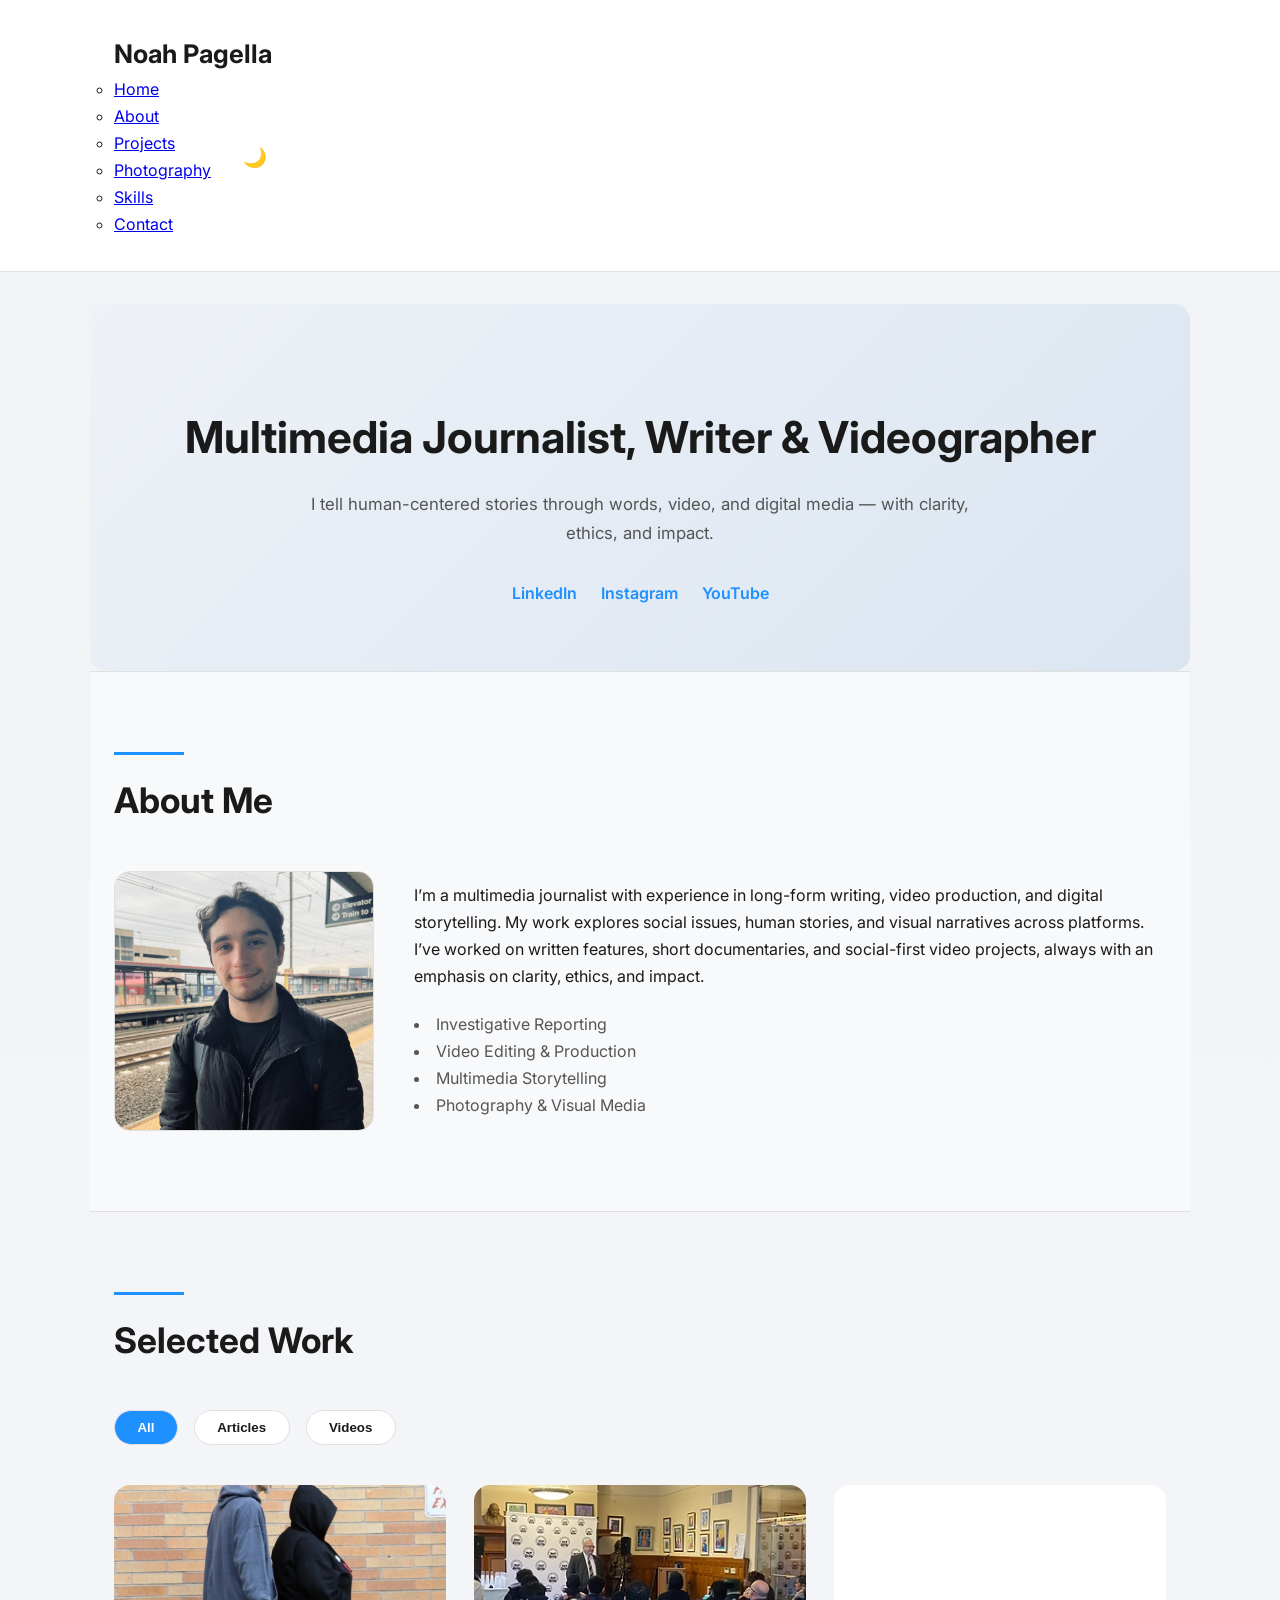
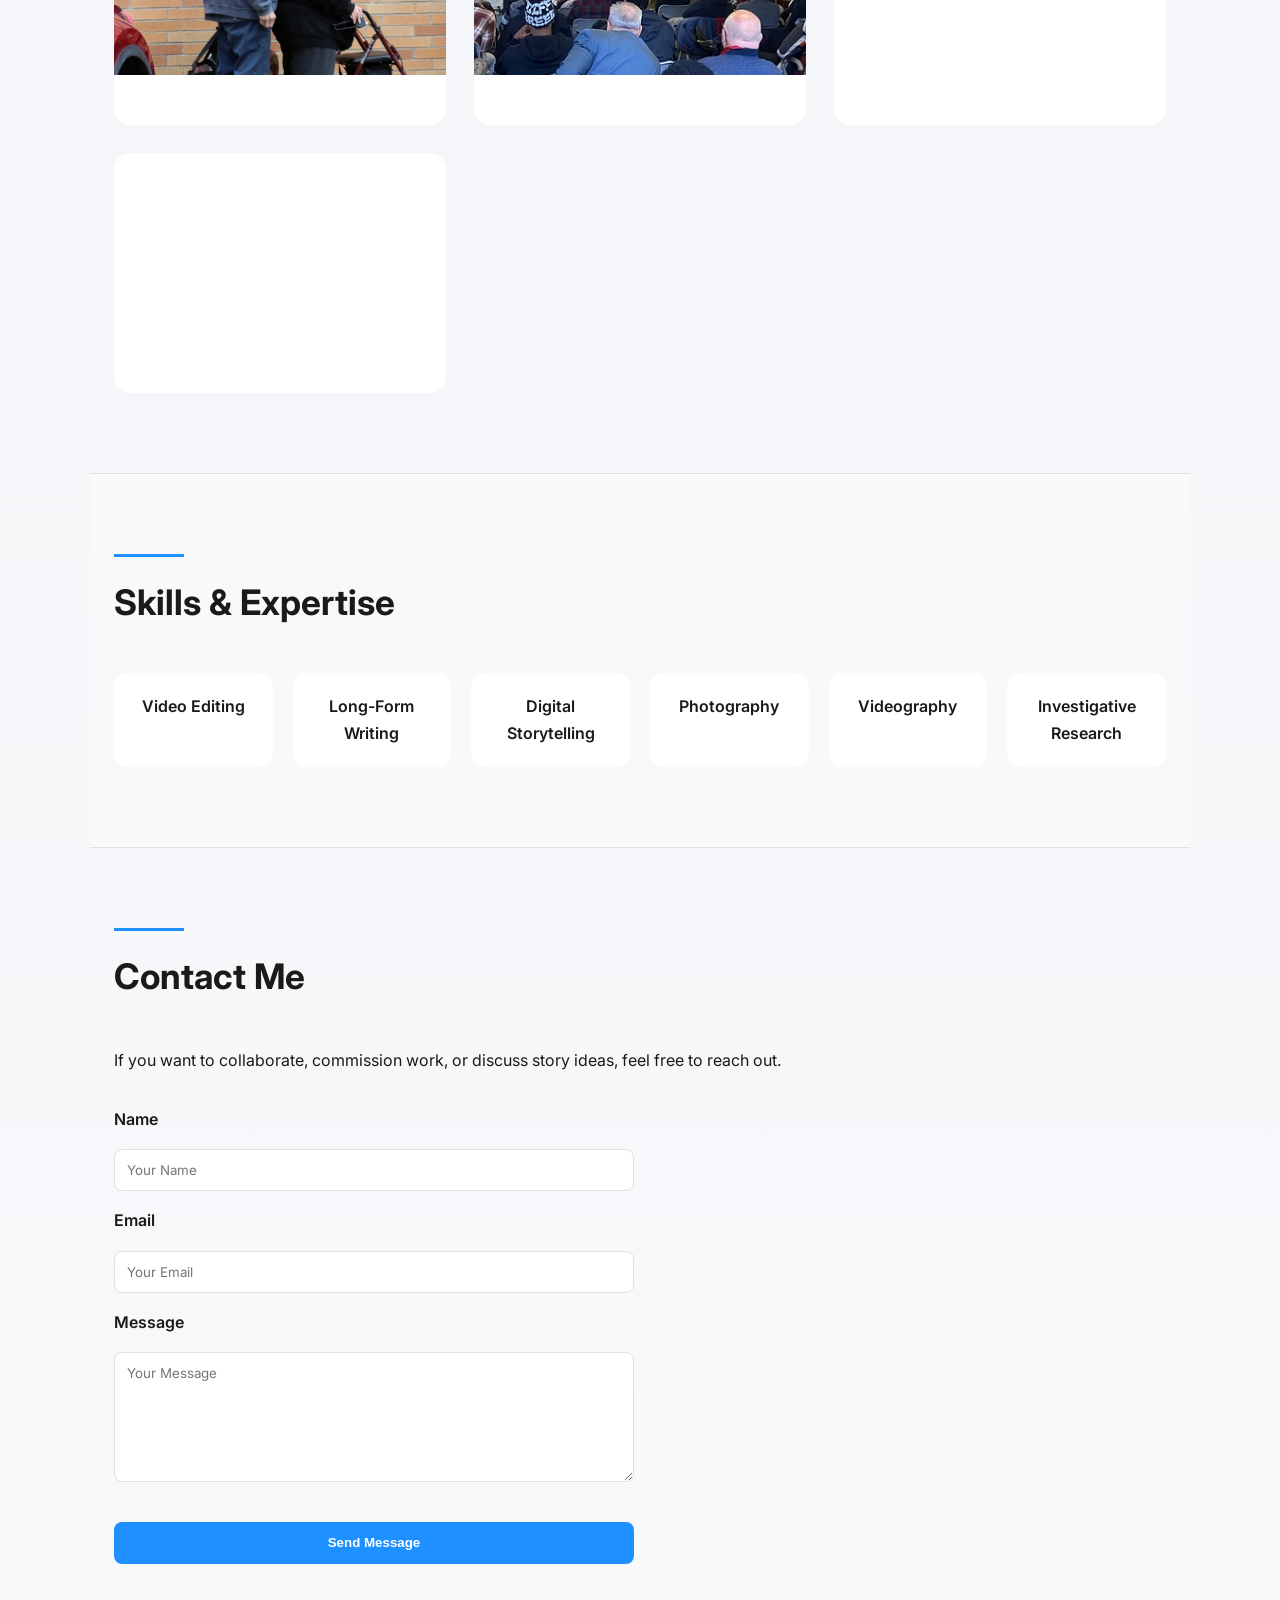
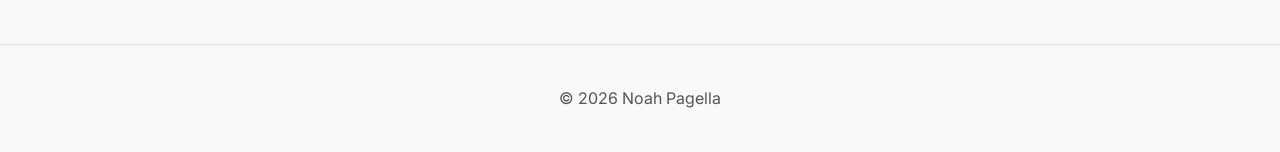
==== index.html @ b97a9d40 "Update index.html" ====
<!DOCTYPE html>
<html lang="en">
<!-- 100% privacy-first analytics -->
<script async src="https://scripts.simpleanalyticscdn.com/latest.js"></script>
</noscript>
<head>
<meta charset="UTF-8">
<meta name="viewport" content="width=device-width, initial-scale=1.0">
<title>Noah Pagella — Multimedia Journalist & Storyteller</title>
<meta name="description" content="Portfolio of Noah Pagella, a multimedia journalist specializing in investigative reporting, video production, and digital storytelling.">
<meta name="author" content="Noah Pagella">
<meta property="og:title" content="Noah Pagella — Multimedia Journalist & Storyteller">
<meta property="og:description" content="Explore the work of Noah Pagella: investigative reporting, video storytelling, and digital journalism.">
<meta property="og:type" content="website">
<meta property="og:image" content="Headshot.jpg">
<meta name="twitter:card" content="summary_large_image">
<link rel="preconnect" href="https://fonts.googleapis.com">
<link rel="preconnect" href="https://fonts.gstatic.com" crossorigin>
<link href="https://fonts.googleapis.com/css2?family=Inter:wght@400;500;600;700&display=swap" rel="stylesheet">

<style>
:root {
  --text:#1a1a1a;
  --muted:#555;
  --accent:#1e90ff;
  --bg-main:#f0f2f5;
  --bg-alt:#f8f9fb;
  --border:#e0e0e0;
  --card:#ffffff;
}

body.dark {
  --text:#f1f1f1;
  --muted:#bbb;
  --accent:#4dabff;
  --bg-main:#121212;
  --bg-alt:#1a1a1a;
  --border:#2a2a2a;
  --card:#1e1e1e;
}

* { box-sizing:border-box; margin:0; padding:0; }

html { scroll-behavior:smooth; }

body {
  font-family: Inter, system-ui, -apple-system, BlinkMacSystemFont, "Segoe UI", sans-serif;
  background: linear-gradient(to bottom,var(--bg-main),var(--bg-alt));
  color:var(--text);
  line-height:1.7;
  transition: background .3s, color .3s;
}

.container {
  max-width:1100px;
  margin:auto;
  padding:2rem 1.5rem;
}

.skip-link {
  position:absolute;
  left:-999px;
  top:auto;
  width:1px;
  height:1px;
  overflow:hidden;
}

.skip-link:focus {
  left:1rem;
  top:1rem;
  width:auto;
  height:auto;
  padding:.5rem 1rem;
  background:var(--accent);
  color:#fff;
  z-index:2000;
  border-radius:6px;
}

header {
  position:sticky;
  top:0;
  background:rgba(255,255,255,.95);
  border-bottom:1px solid var(--border);
  z-index:1000;
  transition: background .3s;
}

body.dark header {
  background:rgba(18,18,18,.95);
}

 {
  display:flex;
  justify-content:space-between;
  align-items:center;
}

.logo { font-size:1.6rem; font-weight:700; }

.-links {
  list-style:none;
  display:flex;
  gap:2rem;
}

.-links a {
  text-decoration:none;
  color:var(--text);
  font-weight:500;
}

.-links a:hover,
.nav-links a:focus-visible { color:var(--accent); }

.hamburger {
  display:none;
  flex-direction:column;
  gap:4px;
  cursor:pointer;
  background:none;
  border:none;
}

.hamburger span {
  width:25px;
  height:3px;
  background:var(--text);
  border-radius:2px;
  transition:.3s;
}

.dark-toggle {
  margin-left:1rem;
  cursor:pointer;
  font-size:1.2rem;
  background:none;
  border:none;
}

.hero {
  text-align:center;
  padding:6rem 2rem 4rem;
  background:linear-gradient(135deg,#eef2f7,#dbe5f1);
  border-radius:16px;
  margin-top:2rem;
}

body.dark .hero {
  background:linear-gradient(135deg,#1c1c1c,#242424);
}

.hero h2 { font-size:2.75rem; margin-bottom:1rem; }
.hero p { max-width:700px; margin:0 auto 2rem; color:var(--muted); font-size:1.05rem; }

.hero-cta {
  display:inline-block;
  margin-top:1rem;
  padding:.9rem 2rem;
  background:var(--accent);
  color:#fff;
  text-decoration:none;
  border-radius:8px;
  font-weight:600;
}

.hero-cta:hover { opacity:.9; }

.social-links {
  display:flex;
  justify-content:center;
  gap:1.5rem;
  margin-top:1.75rem;
}

.social-links a {
  font-weight:600;
  color:var(--accent);
  text-decoration:none;
}

.social-links a:hover,
.social-links a:focus-visible { text-decoration:underline; }

.section {
  padding:5rem 1.5rem;
  border-top:1px solid var(--border);
}

.section:nth-of-type(even) { background:var(--bg-alt); }

.section h3 {
  font-size:2.2rem;
  margin-bottom:2.5rem;
}

.section h3::before {
  content:"";
  display:block;
  width:70px;
  height:3px;
  background:var(--accent);
  margin-bottom:1rem;
}

.about-flex {
  display:flex;
  gap:2.5rem;
  flex-wrap:wrap;
  align-items:center;
}

.about-img {
  width:260px;
  border-radius:16px;
  border:1px solid var(--border);
}

.about-text { flex:1; }

.highlights {
  list-style:disc inside;
  margin-top:1.25rem;
  color:var(--muted);
}

.filter-buttons {
  display:flex;
  gap:1rem;
  margin-bottom:2.5rem;
  flex-wrap:wrap;
}

.filter-btn {
  padding:.55rem 1.4rem;
  border-radius:999px;
  border:1px solid var(--border);
  background:var(--card);
  cursor:pointer;
  font-weight:600;
  color:var(--text);
}

.filter-btn.active,
.filter-btn:hover {
  background:var(--accent);
  color:#fff;
}

.projects-grid {
  display:grid;
  grid-template-columns:repeat(auto-fit,minmax(280px,1fr));
  gap:1.75rem;
}

.project-card {
  position: relative;
  border-radius: 16px;
  overflow: hidden;
  background: var(--card);
  opacity: 0;
  transform: translateY(20px);
  transition: opacity .6s ease, transform .6s ease, box-shadow .3s ease;
  display: flex;
  flex-direction: column;
  text-decoration: none;
  color: inherit;
}

.project-card.visible {
  opacity: 1;
  transform: translateY(0);
}

.project-card:hover,
.project-card:focus-visible {
  box-shadow: 0 12px 30px rgba(0,0,0,.15);
  transform: translateY(-6px);
}

.project-card.article .card-thumb {
  height: 190px;
  background-size: cover;
  background-position: center;
}

.card-overlay {
  padding: 1.25rem;
  display: flex;
  flex-direction: column;
  justify-content: flex-end;
  background: linear-gradient(to top, rgba(0,0,0,0.75), transparent);
  color: #fff;
  position: absolute;
  inset: 0;
  opacity: 0;
  transition: opacity .3s;
}

.project-card.article:hover .card-overlay,
.project-card.article:focus-visible .card-overlay {
  opacity: 1;
}

.card-overlay h4 { margin-bottom: .5rem; font-size:1.1rem; }
.card-overlay p { font-size: .95rem; }

.project-tag {
  background: var(--accent);
  color: #fff;
  font-size: .75rem;
  padding: .25rem .6rem;
  border-radius: 6px;
  width: fit-content;
  margin-bottom: .5rem;
}

.project-card.video {
  height: 240px;
}

.project-card.video iframe {
  width: 100%;
  height: 100%;
  border: none;
  border-radius: 16px;
}

.skills-grid {
  display:grid;
  grid-template-columns:repeat(auto-fit,minmax(150px,1fr));
  gap:1.25rem;
}

.skill-card {
  background:var(--card);
  padding:1.25rem;
  border-radius:14px;
  text-align:center;
  font-weight:600;
}

.contact-form {
  max-width:520px;
  margin-top:2rem;
  display:grid;
  gap:1rem;
}

.contact-form label {
  font-weight:600;
}

.contact-form input,
.contact-form textarea {
  padding:.75rem;
  border-radius:8px;
  border:1px solid var(--border);
  font-family:inherit;
  background:var(--card);
  color:var(--text);
}

.contact-form textarea {
  min-height:130px;
  resize:vertical;
}

.cta-btn {
  display:inline-block;
  margin-top:1.5rem;
  padding:.85rem 2rem;
  background:var(--accent);
  color:#fff;
  text-decoration:none;
  border-radius:8px;
  font-weight:600;
  border:none;
  cursor:pointer;
}

.cta-btn:hover { opacity:.9; }

footer {
  text-align:center;
  padding:2.5rem 1.5rem;
  border-top:1px solid var(--border);
  color:var(--muted);
}

.reveal {
  opacity:0;
  transform:translateY(30px);
  transition:opacity .6s ease, transform .6s ease;
}

.reveal.visible {
  opacity:1;
  transform:translateY(0);
}

@media(max-width:850px){
  .about-flex{flex-direction:column;text-align:center;}
  .about-img{margin-bottom:1.25rem;}
  .nav-links{
    position:absolute;
    top:100%;
    right:0;
    background:var(--bg-main);
    flex-direction:column;
    width:220px;
    padding:1.25rem;
    display:none;
    border:1px solid var(--border);
    border-radius:12px;
  }
  .nav-links.open { display:flex; }
  .hamburger { display:flex; }
}
</style>
</head>
<body>

<a href="#home" class="skip-link">Skip to content</a>

<header>
  <nav class="container" aria-label="Main navigation">
    <h1 class="logo">Noah Pagella</h1>
    <div style="display:flex;align-items:center;gap:1rem;">
      <ul class="nav-links" id="navLinks">
      <ul class="nav-links" id="navLinks">
  <li><a href="#home">Home</a></li>
  <li><a href="#about">About</a></li>
  <li><a href="#projects">Projects</a></li>
  <li><a href="photography.html">Photography</a></li>
  <li><a href="#skills">Skills</a></li>
  <li><a href="#contact">Contact</a></li>
</ul>
      </ul>
      <button class="dark-toggle" id="darkToggle" title="Toggle dark mode" aria-label="Toggle dark mode">🌙</button>
      <button class="hamburger" id="hamburger" aria-label="Menu toggle">
        <span></span><span></span><span></span>
      </button>
    </div>
  </nav>
</header>
<main id="home">

<section class="hero container reveal">
  <h2>Multimedia Journalist, Writer & Videographer</h2>
  <p>I tell human-centered stories through words, video, and digital media — with clarity, ethics, and impact.</p>
  <div class="social-links">
    <a href="https://www.linkedin.com/in/noahpagella/" target="_blank" rel="noopener">LinkedIn</a>
    <a href="https://www.instagram.com/npagella4/" target="_blank" rel="noopener">Instagram</a>
    <a href="https://www.youtube.com/@Sifcs" target="_blank" rel="noopener">YouTube</a>
  </div>
</section>

<section id="about" class="container section reveal">
  <h3>About Me</h3>
  <div class="about-flex">
    <img src="Headshot.jpg" class="about-img" alt="Portrait of Noah Pagella" loading="lazy" decoding="async">
    <div class="about-text">
      <p>I’m a multimedia journalist with experience in long-form writing, video production, and digital storytelling. My work explores social issues, human stories, and visual narratives across platforms.</p>
      <p>I’ve worked on written features, short documentaries, and social-first video projects, always with an emphasis on clarity, ethics, and impact.</p>
      <ul class="highlights">
        <li>Investigative Reporting</li>
        <li>Video Editing & Production</li>
        <li>Multimedia Storytelling</li>
        <li>Photography & Visual Media</li>
      </ul>
    </div>
  </div>
</section>

<section id="projects" class="container section reveal">
<h3>Selected Work</h3>

<div class="filter-buttons" role="tablist" aria-label="Project filters">
  <button class="filter-btn active" data-filter="all" role="tab" aria-selected="true">All</button>
  <button class="filter-btn" data-filter="article" role="tab">Articles</button>
  <button class="filter-btn" data-filter="video" role="tab">Videos</button>
</div>

<div class="projects-grid" id="projectsGrid">

<a href="https://medium.com/@pagellan1/snap-cuts-lead-to-increased-need-cd79f9a8a3fa" target="_blank" rel="noopener" class="project-card article">
  <div class="card-thumb" style="background-image:url('Pagella_PantryLine2.jpg')" aria-hidden="true"></div>
  <div class="card-overlay">
    <span class="project-tag">Article</span>
    <h4>SNAP Cuts Lead To Increased Need</h4>
    <p>Exploring how federal SNAP benefit cuts are straining food banks in New Jersey.</p>
  </div>
</a>

<a href="https://www.visionsnewspaper.com/post/president-dr-rose-presents-to-mocsi-by-noah-pagella" target="_blank" rel="noopener" class="project-card article">
  <div class="card-thumb" style="background-image:url('MOCSI-Article-Thumb.jpg')" aria-hidden="true"></div>
  <div class="card-overlay">
    <span class="project-tag">Article</span>
    <h4>President Dr. Rose Presents to MOCSI</h4>
    <p>A multimedia story covering MOCSI events and community impact.</p>
  </div>
</a>

<div class="project-card video">
  <iframe src="https://www.youtube.com/embed/FhisHxERv-g" title="Documentary video by Noah Pagella" allowfullscreen loading="lazy"></iframe>
</div>

<div class="project-card video">
  <iframe src="https://www.youtube.com/embed/cvKrCBMaX8E" title="Video project by Noah Pagella" allowfullscreen loading="lazy"></iframe>
</div>

</div>
</section>

<section id="skills" class="container section reveal">
<h3>Skills & Expertise</h3>
<div class="skills-grid">
  <div class="skill-card">Video Editing</div>
  <div class="skill-card">Long-Form Writing</div>
  <div class="skill-card">Digital Storytelling</div>
  <div class="skill-card">Photography</div>
  <div class="skill-card">Videography</div>
  <div class="skill-card">Investigative Research</div>
</div>
</section>

<section id="contact" class="container section reveal">
  <h3>Contact Me</h3>
  <p>If you want to collaborate, commission work, or discuss story ideas, feel free to reach out.</p>

  <form class="contact-form" action="https://formspree.io/f/xgoznjll" method="POST">
    <label for="name">Name</label>
    <input type="text" id="name" name="name" placeholder="Your Name" required autocomplete="name">

    <label for="email">Email</label>
    <input type="email" id="email" name="email" placeholder="Your Email" required autocomplete="email">

    <label for="message">Message</label>
    <textarea id="message" name="message" placeholder="Your Message" required></textarea>

    <button type="submit" class="cta-btn">Send Message</button>
  </form>
</section>

</main>

<footer>
  © <span id="year"></span> Noah Pagella
</footer>

<script>
document.getElementById("year").textContent = new Date().getFullYear();

const hamburger = document.getElementById("hamburger");
const navLinks = document.getElementById("navLinks");
hamburger.addEventListener("click", () => {
  navLinks.classList.toggle("open");
});
hamburger.addEventListener("keypress", (e) => {
  if (e.key === "Enter") navLinks.classList.toggle("open");
});

const darkToggle = document.getElementById("darkToggle");
const body = document.body;
const savedTheme = localStorage.getItem("theme");
if (savedTheme === "dark") {
  body.classList.add("dark");
  darkToggle.textContent = "☀️";
}

darkToggle.addEventListener("click", () => {
  body.classList.toggle("dark");
  const isDark = body.classList.contains("dark");
  darkToggle.textContent = isDark ? "☀️" : "🌙";
  localStorage.setItem("theme", isDark ? "dark" : "light");
});

const reveals = document.querySelectorAll(".reveal");
const observer = new IntersectionObserver(entries => {
  entries.forEach(entry => {
    if (entry.isIntersecting) {
      entry.target.classList.add("visible");
      observer.unobserve(entry.target);
    }
  });
}, { threshold: 0.15 });

reveals.forEach(section => observer.observe(section));

const projects = document.querySelectorAll(".project-card");
window.addEventListener("load",()=>{
  projects.forEach((p,i)=>{
    setTimeout(()=>p.classList.add("visible"),i*120);
  });
});

const filterButtons = document.querySelectorAll(".filter-btn");
filterButtons.forEach(btn => {
  btn.addEventListener("click", () => {
    filterButtons.forEach(b => {
      b.classList.remove("active");
      b.setAttribute("aria-selected","false");
    });
    btn.classList.add("active");
    btn.setAttribute("aria-selected","true");
    const filter = btn.dataset.filter;
    projects.forEach(card => {
      if (filter === "all" || card.classList.contains(filter)) {
        card.style.display = "flex";
      } else {
        card.style.display = "none";
      }
    });
  });
});
</script>

</body>
</html>
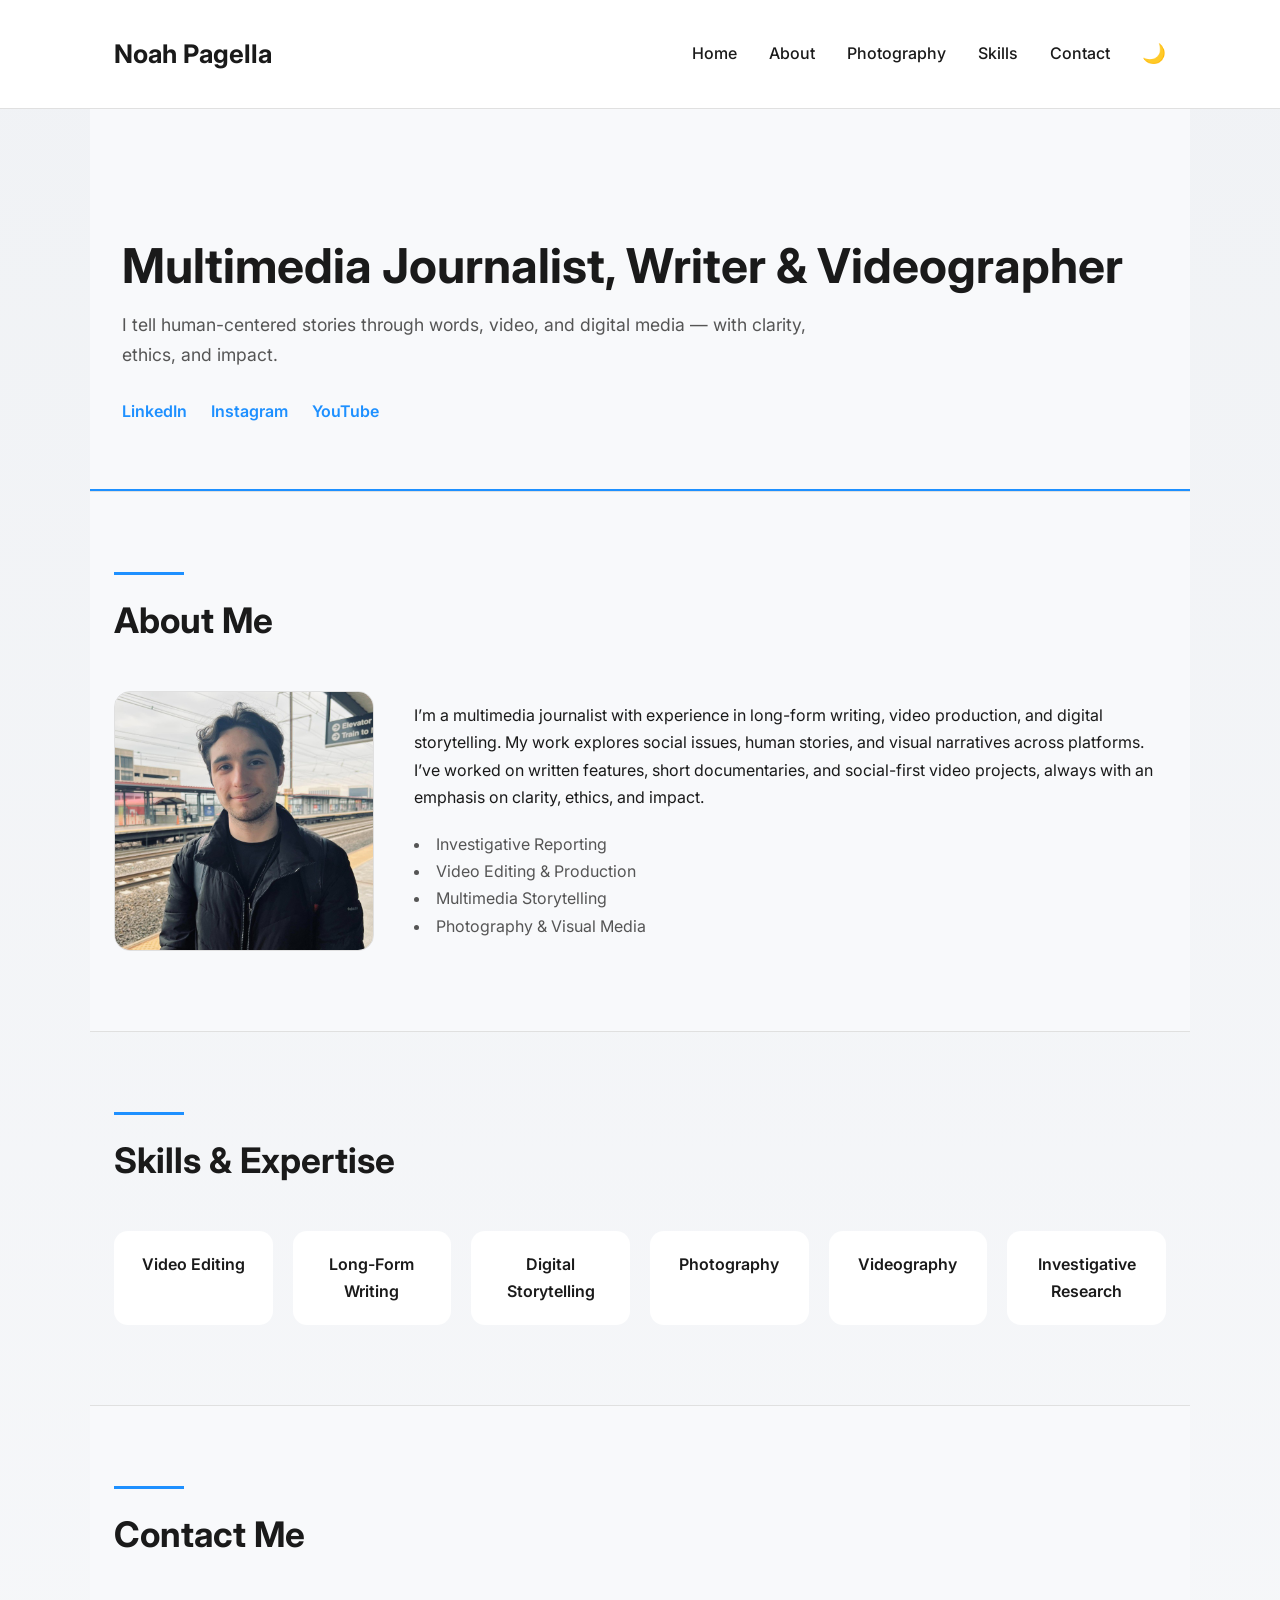
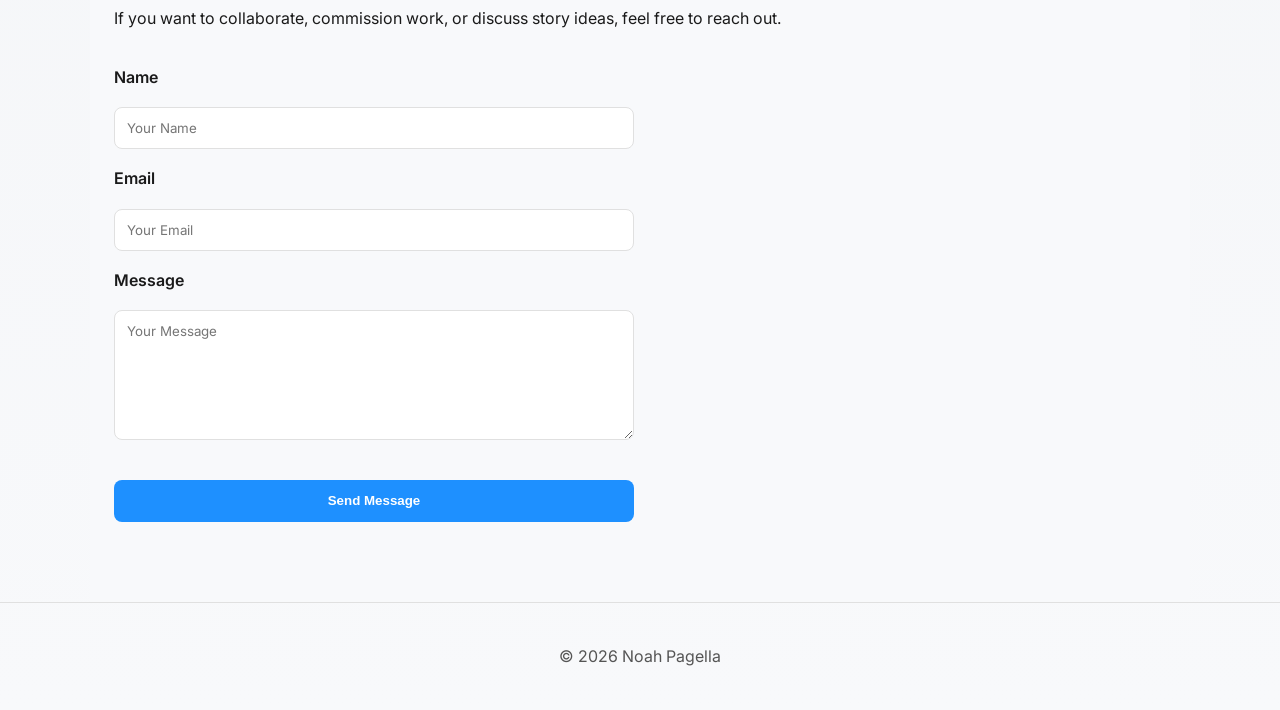
==== commit a9146cbd: "Update index.html" ====
--- a/index.html
+++ b/index.html
@@ -2,7 +2,6 @@
 <html lang="en">
 <!-- 100% privacy-first analytics -->
 <script async src="https://scripts.simpleanalyticscdn.com/latest.js"></script>
-</noscript>
 <head>
 <meta charset="UTF-8">
 <meta name="viewport" content="width=device-width, initial-scale=1.0">
@@ -40,9 +39,7 @@
 }
 
 * { box-sizing:border-box; margin:0; padding:0; }
-
 html { scroll-behavior:smooth; }
-
 body {
   font-family: Inter, system-ui, -apple-system, BlinkMacSystemFont, "Segoe UI", sans-serif;
   background: linear-gradient(to bottom,var(--bg-main),var(--bg-alt));
@@ -51,369 +48,84 @@
   transition: background .3s, color .3s;
 }
 
-.container {
-  max-width:1100px;
-  margin:auto;
-  padding:2rem 1.5rem;
-}
+.container { max-width:1100px; margin:auto; padding:2rem 1.5rem; }
 
 .skip-link {
-  position:absolute;
-  left:-999px;
-  top:auto;
-  width:1px;
-  height:1px;
-  overflow:hidden;
-}
-
+  position:absolute; left:-999px; top:auto; width:1px; height:1px; overflow:hidden;
+}
 .skip-link:focus {
-  left:1rem;
-  top:1rem;
-  width:auto;
-  height:auto;
-  padding:.5rem 1rem;
-  background:var(--accent);
-  color:#fff;
-  z-index:2000;
-  border-radius:6px;
+  left:1rem; top:1rem; width:auto; height:auto;
+  padding:.5rem 1rem; background:var(--accent); color:#fff;
+  z-index:2000; border-radius:6px;
 }
 
 header {
-  position:sticky;
-  top:0;
-  background:rgba(255,255,255,.95);
-  border-bottom:1px solid var(--border);
-  z-index:1000;
-  transition: background .3s;
-}
-
-body.dark header {
-  background:rgba(18,18,18,.95);
-}
-
- {
-  display:flex;
-  justify-content:space-between;
-  align-items:center;
-}
-
+  position:sticky; top:0; background:rgba(255,255,255,.95);
+  border-bottom:1px solid var(--border); z-index:1000; transition: background .3s;
+}
+body.dark header { background:rgba(18,18,18,.95); }
+
+nav { display:flex; justify-content:space-between; align-items:center; }
 .logo { font-size:1.6rem; font-weight:700; }
 
-.-links {
-  list-style:none;
-  display:flex;
-  gap:2rem;
-}
-
-.-links a {
-  text-decoration:none;
-  color:var(--text);
-  font-weight:500;
-}
-
-.-links a:hover,
-.nav-links a:focus-visible { color:var(--accent); }
-
-.hamburger {
-  display:none;
-  flex-direction:column;
-  gap:4px;
-  cursor:pointer;
-  background:none;
-  border:none;
-}
-
-.hamburger span {
-  width:25px;
-  height:3px;
-  background:var(--text);
-  border-radius:2px;
-  transition:.3s;
-}
-
-.dark-toggle {
-  margin-left:1rem;
-  cursor:pointer;
-  font-size:1.2rem;
-  background:none;
-  border:none;
-}
+.nav-links { list-style:none; display:flex; gap:2rem; }
+.nav-links a { text-decoration:none; color:var(--text); font-weight:500; }
+.nav-links a:hover, .nav-links a:focus-visible { color:var(--accent); }
+
+.hamburger { display:none; flex-direction:column; gap:4px; cursor:pointer; background:none; border:none; }
+.hamburger span { width:25px; height:3px; background:var(--text); border-radius:2px; transition:.3s; }
+
+.dark-toggle { margin-left:1rem; cursor:pointer; font-size:1.2rem; background:none; border:none; }
 
 .hero {
-  text-align:center;
-  padding:6rem 2rem 4rem;
-  background:linear-gradient(135deg,#eef2f7,#dbe5f1);
-  border-radius:16px;
-  margin-top:2rem;
-}
-
-body.dark .hero {
-  background:linear-gradient(135deg,#1c1c1c,#242424);
-}
-
-.hero h2 { font-size:2.75rem; margin-bottom:1rem; }
-.hero p { max-width:700px; margin:0 auto 2rem; color:var(--muted); font-size:1.05rem; }
-
-.hero-cta {
-  display:inline-block;
-  margin-top:1rem;
-  padding:.9rem 2rem;
-  background:var(--accent);
-  color:#fff;
-  text-decoration:none;
-  border-radius:8px;
-  font-weight:600;
-}
-
-.hero-cta:hover { opacity:.9; }
-
-.social-links {
-  display:flex;
-  justify-content:center;
-  gap:1.5rem;
-  margin-top:1.75rem;
-}
-
-.social-links a {
-  font-weight:600;
-  color:var(--accent);
-  text-decoration:none;
-}
-
-.social-links a:hover,
-.social-links a:focus-visible { text-decoration:underline; }
-
-.section {
-  padding:5rem 1.5rem;
-  border-top:1px solid var(--border);
-}
-
+  text-align:left; padding:8rem 2rem 4rem; background:var(--bg-alt);
+  border-bottom:2px solid var(--accent);
+}
+.hero h2 { font-size:3rem; margin-bottom:1rem; font-weight:700; line-height:1.2; }
+.hero p { font-size:1.1rem; color:var(--muted); max-width:700px; }
+
+.social-links { display:flex; justify-content:left; gap:1.5rem; margin-top:1.75rem; }
+.social-links a { font-weight:600; color:var(--accent); text-decoration:none; }
+.social-links a:hover, .social-links a:focus-visible { text-decoration:underline; }
+
+.section { padding:5rem 1.5rem; border-top:1px solid var(--border); }
 .section:nth-of-type(even) { background:var(--bg-alt); }
-
-.section h3 {
-  font-size:2.2rem;
-  margin-bottom:2.5rem;
-}
-
-.section h3::before {
-  content:"";
-  display:block;
-  width:70px;
-  height:3px;
-  background:var(--accent);
-  margin-bottom:1rem;
-}
-
-.about-flex {
-  display:flex;
-  gap:2.5rem;
-  flex-wrap:wrap;
-  align-items:center;
-}
-
-.about-img {
-  width:260px;
-  border-radius:16px;
-  border:1px solid var(--border);
-}
-
+.section h3 { font-size:2.2rem; margin-bottom:2.5rem; }
+.section h3::before { content:""; display:block; width:70px; height:3px; background:var(--accent); margin-bottom:1rem; }
+
+.about-flex { display:flex; gap:2.5rem; flex-wrap:wrap; align-items:center; }
+.about-img { width:260px; border-radius:16px; border:1px solid var(--border); }
 .about-text { flex:1; }
-
-.highlights {
-  list-style:disc inside;
-  margin-top:1.25rem;
-  color:var(--muted);
-}
-
-.filter-buttons {
-  display:flex;
-  gap:1rem;
-  margin-bottom:2.5rem;
-  flex-wrap:wrap;
-}
-
-.filter-btn {
-  padding:.55rem 1.4rem;
-  border-radius:999px;
-  border:1px solid var(--border);
-  background:var(--card);
-  cursor:pointer;
-  font-weight:600;
-  color:var(--text);
-}
-
-.filter-btn.active,
-.filter-btn:hover {
-  background:var(--accent);
-  color:#fff;
-}
-
-.projects-grid {
-  display:grid;
-  grid-template-columns:repeat(auto-fit,minmax(280px,1fr));
-  gap:1.75rem;
-}
-
-.project-card {
-  position: relative;
-  border-radius: 16px;
-  overflow: hidden;
-  background: var(--card);
-  opacity: 0;
-  transform: translateY(20px);
-  transition: opacity .6s ease, transform .6s ease, box-shadow .3s ease;
-  display: flex;
-  flex-direction: column;
-  text-decoration: none;
-  color: inherit;
-}
-
-.project-card.visible {
-  opacity: 1;
-  transform: translateY(0);
-}
-
-.project-card:hover,
-.project-card:focus-visible {
-  box-shadow: 0 12px 30px rgba(0,0,0,.15);
-  transform: translateY(-6px);
-}
-
-.project-card.article .card-thumb {
-  height: 190px;
-  background-size: cover;
-  background-position: center;
-}
-
-.card-overlay {
-  padding: 1.25rem;
-  display: flex;
-  flex-direction: column;
-  justify-content: flex-end;
-  background: linear-gradient(to top, rgba(0,0,0,0.75), transparent);
-  color: #fff;
-  position: absolute;
-  inset: 0;
-  opacity: 0;
-  transition: opacity .3s;
-}
-
-.project-card.article:hover .card-overlay,
-.project-card.article:focus-visible .card-overlay {
-  opacity: 1;
-}
-
-.card-overlay h4 { margin-bottom: .5rem; font-size:1.1rem; }
-.card-overlay p { font-size: .95rem; }
-
-.project-tag {
-  background: var(--accent);
-  color: #fff;
-  font-size: .75rem;
-  padding: .25rem .6rem;
-  border-radius: 6px;
-  width: fit-content;
-  margin-bottom: .5rem;
-}
-
-.project-card.video {
-  height: 240px;
-}
-
-.project-card.video iframe {
-  width: 100%;
-  height: 100%;
-  border: none;
-  border-radius: 16px;
-}
-
-.skills-grid {
-  display:grid;
-  grid-template-columns:repeat(auto-fit,minmax(150px,1fr));
-  gap:1.25rem;
-}
-
-.skill-card {
-  background:var(--card);
-  padding:1.25rem;
-  border-radius:14px;
-  text-align:center;
-  font-weight:600;
-}
-
-.contact-form {
-  max-width:520px;
-  margin-top:2rem;
-  display:grid;
-  gap:1rem;
-}
-
-.contact-form label {
-  font-weight:600;
-}
-
-.contact-form input,
-.contact-form textarea {
-  padding:.75rem;
-  border-radius:8px;
-  border:1px solid var(--border);
-  font-family:inherit;
-  background:var(--card);
-  color:var(--text);
-}
-
-.contact-form textarea {
-  min-height:130px;
-  resize:vertical;
-}
-
-.cta-btn {
-  display:inline-block;
-  margin-top:1.5rem;
-  padding:.85rem 2rem;
-  background:var(--accent);
-  color:#fff;
-  text-decoration:none;
-  border-radius:8px;
-  font-weight:600;
-  border:none;
-  cursor:pointer;
-}
-
+.highlights { list-style:disc inside; margin-top:1.25rem; color:var(--muted); }
+
+.skills-grid { display:grid; grid-template-columns:repeat(auto-fit,minmax(150px,1fr)); gap:1.25rem; }
+.skill-card { background:var(--card); padding:1.25rem; border-radius:14px; text-align:center; font-weight:600; }
+
+.contact-form { max-width:520px; margin-top:2rem; display:grid; gap:1rem; }
+.contact-form label { font-weight:600; }
+.contact-form input, .contact-form textarea {
+  padding:.75rem; border-radius:8px; border:1px solid var(--border);
+  font-family:inherit; background:var(--card); color:var(--text);
+}
+.contact-form textarea { min-height:130px; resize:vertical; }
+
+.cta-btn { display:inline-block; margin-top:1.5rem; padding:.85rem 2rem;
+  background:var(--accent); color:#fff; text-decoration:none; border-radius:8px;
+  font-weight:600; border:none; cursor:pointer; }
 .cta-btn:hover { opacity:.9; }
 
-footer {
-  text-align:center;
-  padding:2.5rem 1.5rem;
-  border-top:1px solid var(--border);
-  color:var(--muted);
-}
-
-.reveal {
-  opacity:0;
-  transform:translateY(30px);
-  transition:opacity .6s ease, transform .6s ease;
-}
-
-.reveal.visible {
-  opacity:1;
-  transform:translateY(0);
-}
+footer { text-align:center; padding:2.5rem 1.5rem; border-top:1px solid var(--border); color:var(--muted); }
+
+.reveal { opacity:0; transform:translateY(30px); transition:opacity .6s ease, transform .6s ease; }
+.reveal.visible { opacity:1; transform:translateY(0); }
 
 @media(max-width:850px){
   .about-flex{flex-direction:column;text-align:center;}
   .about-img{margin-bottom:1.25rem;}
   .nav-links{
-    position:absolute;
-    top:100%;
-    right:0;
-    background:var(--bg-main);
-    flex-direction:column;
-    width:220px;
-    padding:1.25rem;
-    display:none;
-    border:1px solid var(--border);
-    border-radius:12px;
+    position:absolute; top:100%; right:0; background:var(--bg-main);
+    flex-direction:column; width:220px; padding:1.25rem; display:none;
+    border:1px solid var(--border); border-radius:12px;
   }
   .nav-links.open { display:flex; }
   .hamburger { display:flex; }
@@ -429,14 +141,11 @@
     <h1 class="logo">Noah Pagella</h1>
     <div style="display:flex;align-items:center;gap:1rem;">
       <ul class="nav-links" id="navLinks">
-      <ul class="nav-links" id="navLinks">
-  <li><a href="#home">Home</a></li>
-  <li><a href="#about">About</a></li>
-  <li><a href="#projects">Projects</a></li>
-  <li><a href="photography.html">Photography</a></li>
-  <li><a href="#skills">Skills</a></li>
-  <li><a href="#contact">Contact</a></li>
-</ul>
+        <li><a href="#home">Home</a></li>
+        <li><a href="#about">About</a></li>
+        <li><a href="photography.html">Photography</a></li>
+        <li><a href="#skills">Skills</a></li>
+        <li><a href="#contact">Contact</a></li>
       </ul>
       <button class="dark-toggle" id="darkToggle" title="Toggle dark mode" aria-label="Toggle dark mode">🌙</button>
       <button class="hamburger" id="hamburger" aria-label="Menu toggle">
@@ -445,6 +154,7 @@
     </div>
   </nav>
 </header>
+
 <main id="home">
 
 <section class="hero container reveal">
@@ -474,46 +184,6 @@
   </div>
 </section>
 
-<section id="projects" class="container section reveal">
-<h3>Selected Work</h3>
-
-<div class="filter-buttons" role="tablist" aria-label="Project filters">
-  <button class="filter-btn active" data-filter="all" role="tab" aria-selected="true">All</button>
-  <button class="filter-btn" data-filter="article" role="tab">Articles</button>
-  <button class="filter-btn" data-filter="video" role="tab">Videos</button>
-</div>
-
-<div class="projects-grid" id="projectsGrid">
-
-<a href="https://medium.com/@pagellan1/snap-cuts-lead-to-increased-need-cd79f9a8a3fa" target="_blank" rel="noopener" class="project-card article">
-  <div class="card-thumb" style="background-image:url('Pagella_PantryLine2.jpg')" aria-hidden="true"></div>
-  <div class="card-overlay">
-    <span class="project-tag">Article</span>
-    <h4>SNAP Cuts Lead To Increased Need</h4>
-    <p>Exploring how federal SNAP benefit cuts are straining food banks in New Jersey.</p>
-  </div>
-</a>
-
-<a href="https://www.visionsnewspaper.com/post/president-dr-rose-presents-to-mocsi-by-noah-pagella" target="_blank" rel="noopener" class="project-card article">
-  <div class="card-thumb" style="background-image:url('MOCSI-Article-Thumb.jpg')" aria-hidden="true"></div>
-  <div class="card-overlay">
-    <span class="project-tag">Article</span>
-    <h4>President Dr. Rose Presents to MOCSI</h4>
-    <p>A multimedia story covering MOCSI events and community impact.</p>
-  </div>
-</a>
-
-<div class="project-card video">
-  <iframe src="https://www.youtube.com/embed/FhisHxERv-g" title="Documentary video by Noah Pagella" allowfullscreen loading="lazy"></iframe>
-</div>
-
-<div class="project-card video">
-  <iframe src="https://www.youtube.com/embed/cvKrCBMaX8E" title="Video project by Noah Pagella" allowfullscreen loading="lazy"></iframe>
-</div>
-
-</div>
-</section>
-
 <section id="skills" class="container section reveal">
 <h3>Skills & Expertise</h3>
 <div class="skills-grid">
@@ -555,82 +225,29 @@
 
 const hamburger = document.getElementById("hamburger");
 const navLinks = document.getElementById("navLinks");
-hamburger.addEventListener("click", () => {
-  navLinks.classList.toggle("open");
-});
-hamburger.addEventListener("keypress", (e) => {
-  if (e.key === "Enter") navLinks.classList.toggle("open");
-});
+hamburger.addEventListener("click", () => navLinks.classList.toggle("open"));
+hamburger.addEventListener("keypress", (e) => { if(e.key==="Enter") navLinks.classList.toggle("open"); });
 
 const darkToggle = document.getElementById("darkToggle");
 const body = document.body;
-const savedTheme = localStorage.getItem("theme");
-if (savedTheme === "dark") {
-  body.classList.add("dark");
-  darkToggle.textContent = "☀️";
-}
-
-darkToggle.addEventListener("click", () => {
+if(localStorage.getItem("theme")==="dark"){ body.classList.add("dark"); darkToggle.textContent="☀️"; }
+darkToggle.addEventListener("click", ()=>{
   body.classList.toggle("dark");
   const isDark = body.classList.contains("dark");
-  darkToggle.textContent = isDark ? "☀️" : "🌙";
-  localStorage.setItem("theme", isDark ? "dark" : "light");
+  darkToggle.textContent = isDark?"☀️":"🌙";
+  localStorage.setItem("theme", isDark?"dark":"light");
 });
 
 const reveals = document.querySelectorAll(".reveal");
-const observer = new IntersectionObserver(entries => {
-  entries.forEach(entry => {
-    if (entry.isIntersecting) {
-      entry.target.classList.add("visible");
-      observer.unobserve(entry.target);
-    }
+const observer = new IntersectionObserver(entries=>{
+  entries.forEach(entry=>{
+    if(entry.isIntersecting){ entry.target.classList.add("visible"); observer.unobserve(entry.target); }
   });
-}, { threshold: 0.15 });
-
-reveals.forEach(section => observer.observe(section));
-
-const projects = document.querySelectorAll(".project-card");
-window.addEventListener("load",()=>{
-  projects.forEach((p,i)=>{
-    setTimeout(()=>p.classList.add("visible"),i*120);
-  });
-});
-
-const filterButtons = document.querySelectorAll(".filter-btn");
-filterButtons.forEach(btn => {
-  btn.addEventListener("click", () => {
-    filterButtons.forEach(b => {
-      b.classList.remove("active");
-      b.setAttribute("aria-selected","false");
-    });
-    btn.classList.add("active");
-    btn.setAttribute("aria-selected","true");
-    const filter = btn.dataset.filter;
-    projects.forEach(card => {
-      if (filter === "all" || card.classList.contains(filter)) {
-        card.style.display = "flex";
-      } else {
-        card.style.display = "none";
-      }
-    });
-  });
-});
+},{threshold:0.15});
+reveals.forEach(section=>observer.observe(section));
 </script>
 
 </body>
 </html>
 
 
-
-
-
-
-
-
-
-
-
-
-
-
-
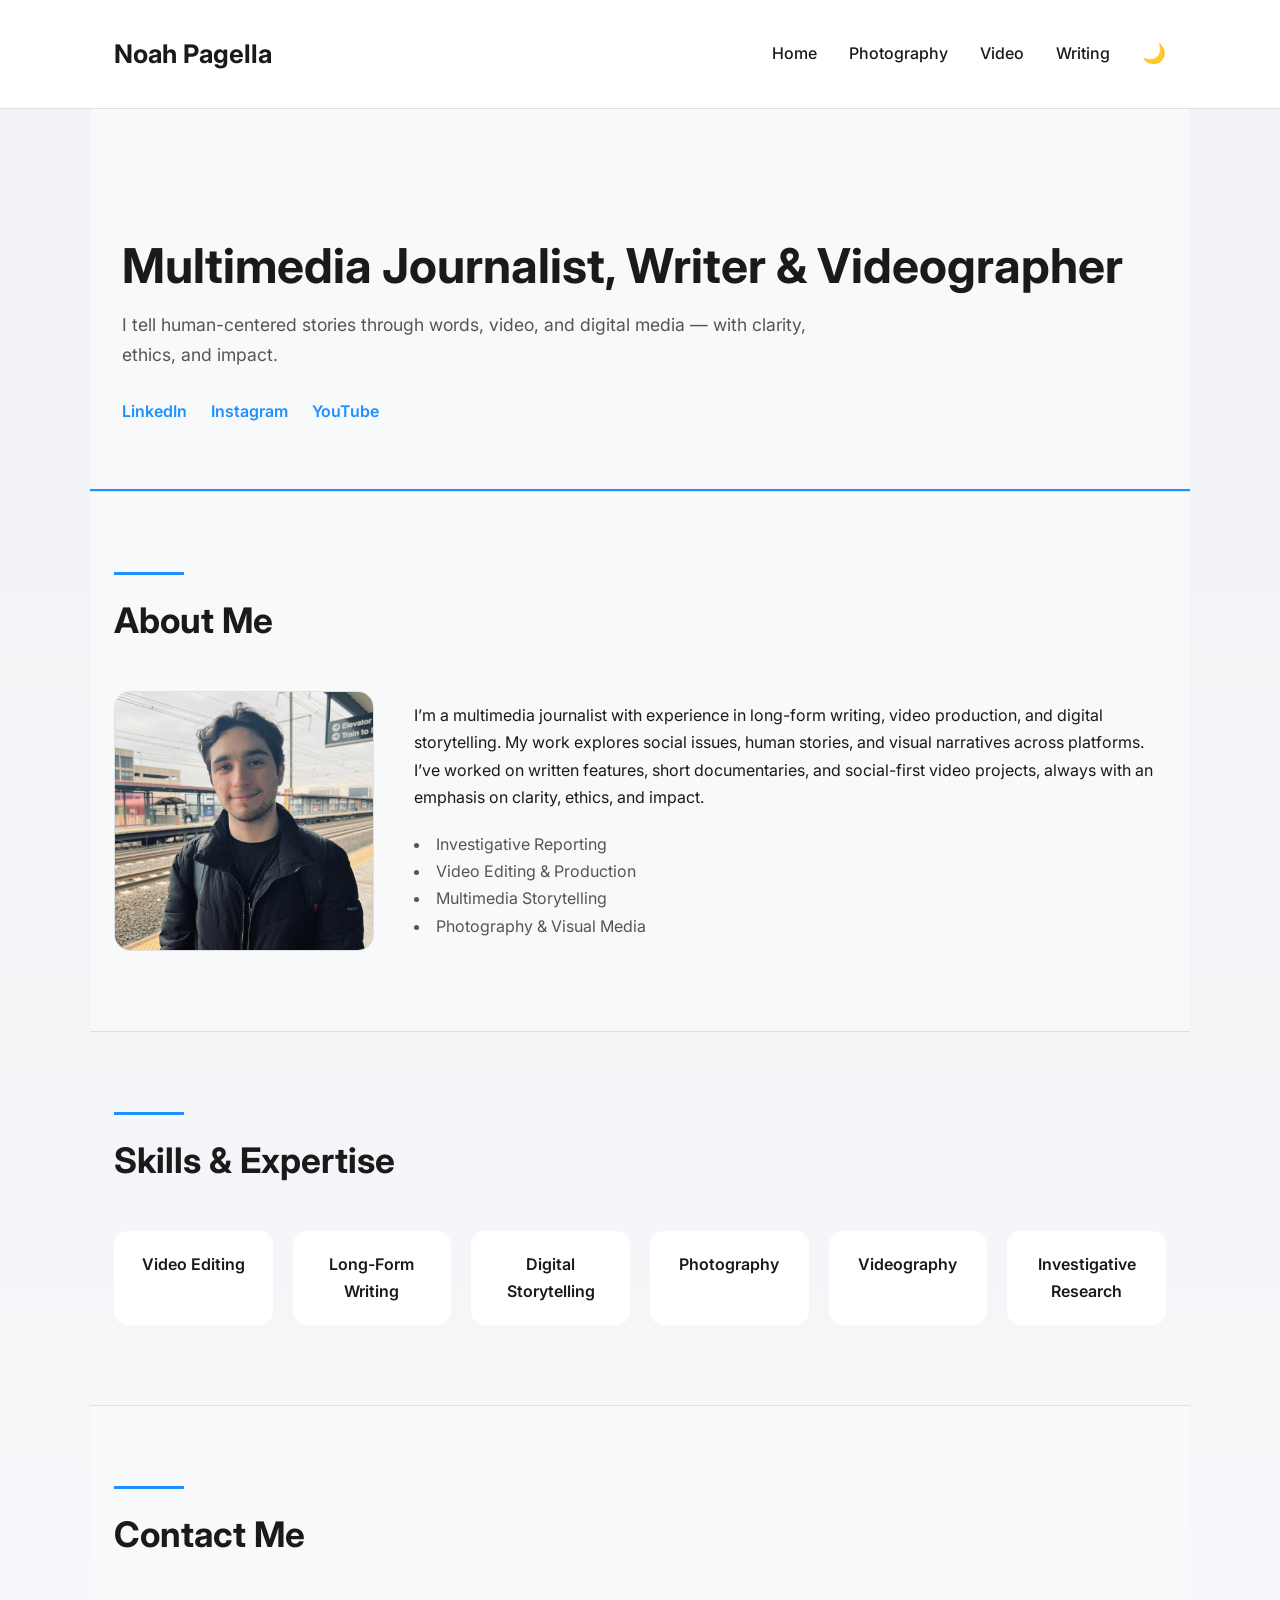
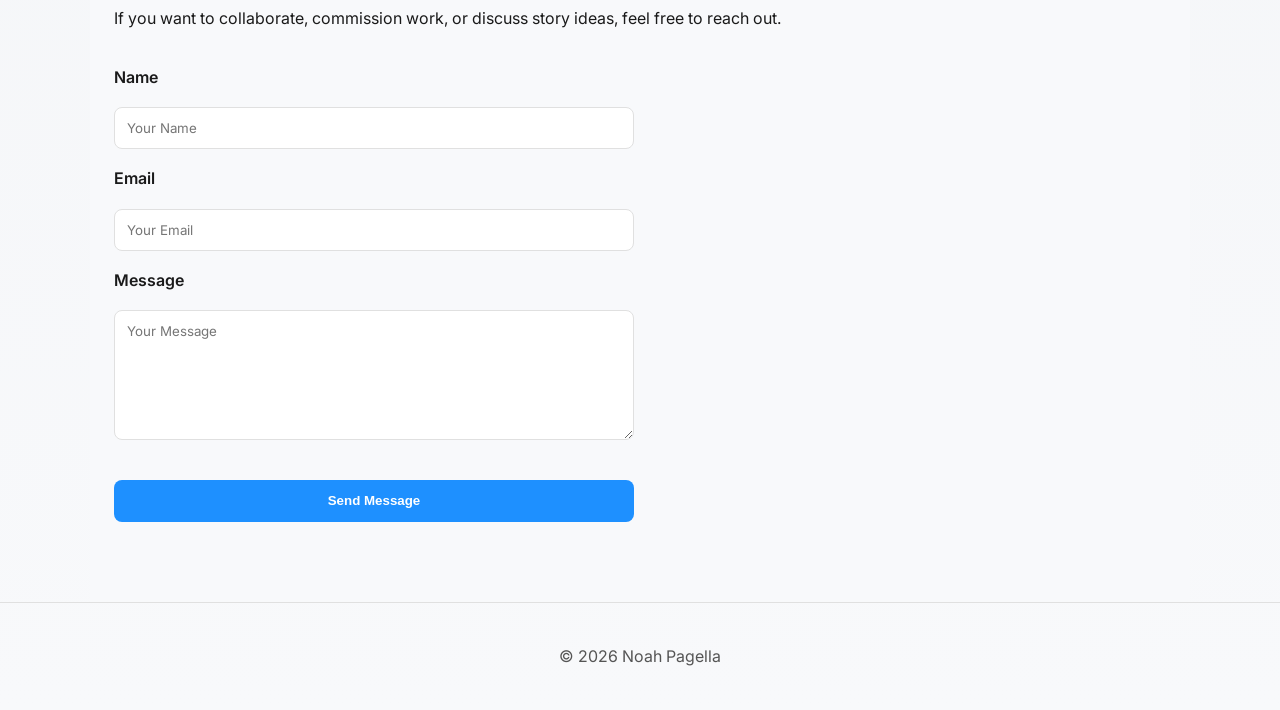
==== commit 31dd10cd: "Update index.html" ====
--- a/index.html
+++ b/index.html
@@ -141,11 +141,12 @@
     <h1 class="logo">Noah Pagella</h1>
     <div style="display:flex;align-items:center;gap:1rem;">
       <ul class="nav-links" id="navLinks">
-        <li><a href="#home">Home</a></li>
-        <li><a href="#about">About</a></li>
-        <li><a href="photography.html">Photography</a></li>
-        <li><a href="#skills">Skills</a></li>
-        <li><a href="#contact">Contact</a></li>
+ <ul class="nav-links" id="navLinks">
+  <li><a href="index.html">Home</a></li>
+  <li><a href="photography.html">Photography</a></li>
+  <li><a href="video.html">Video</a></li>
+  <li><a href="writing.html">Writing</a></li>
+</ul>
       </ul>
       <button class="dark-toggle" id="darkToggle" title="Toggle dark mode" aria-label="Toggle dark mode">🌙</button>
       <button class="hamburger" id="hamburger" aria-label="Menu toggle">
@@ -251,3 +252,4 @@
 </html>
 
 
+
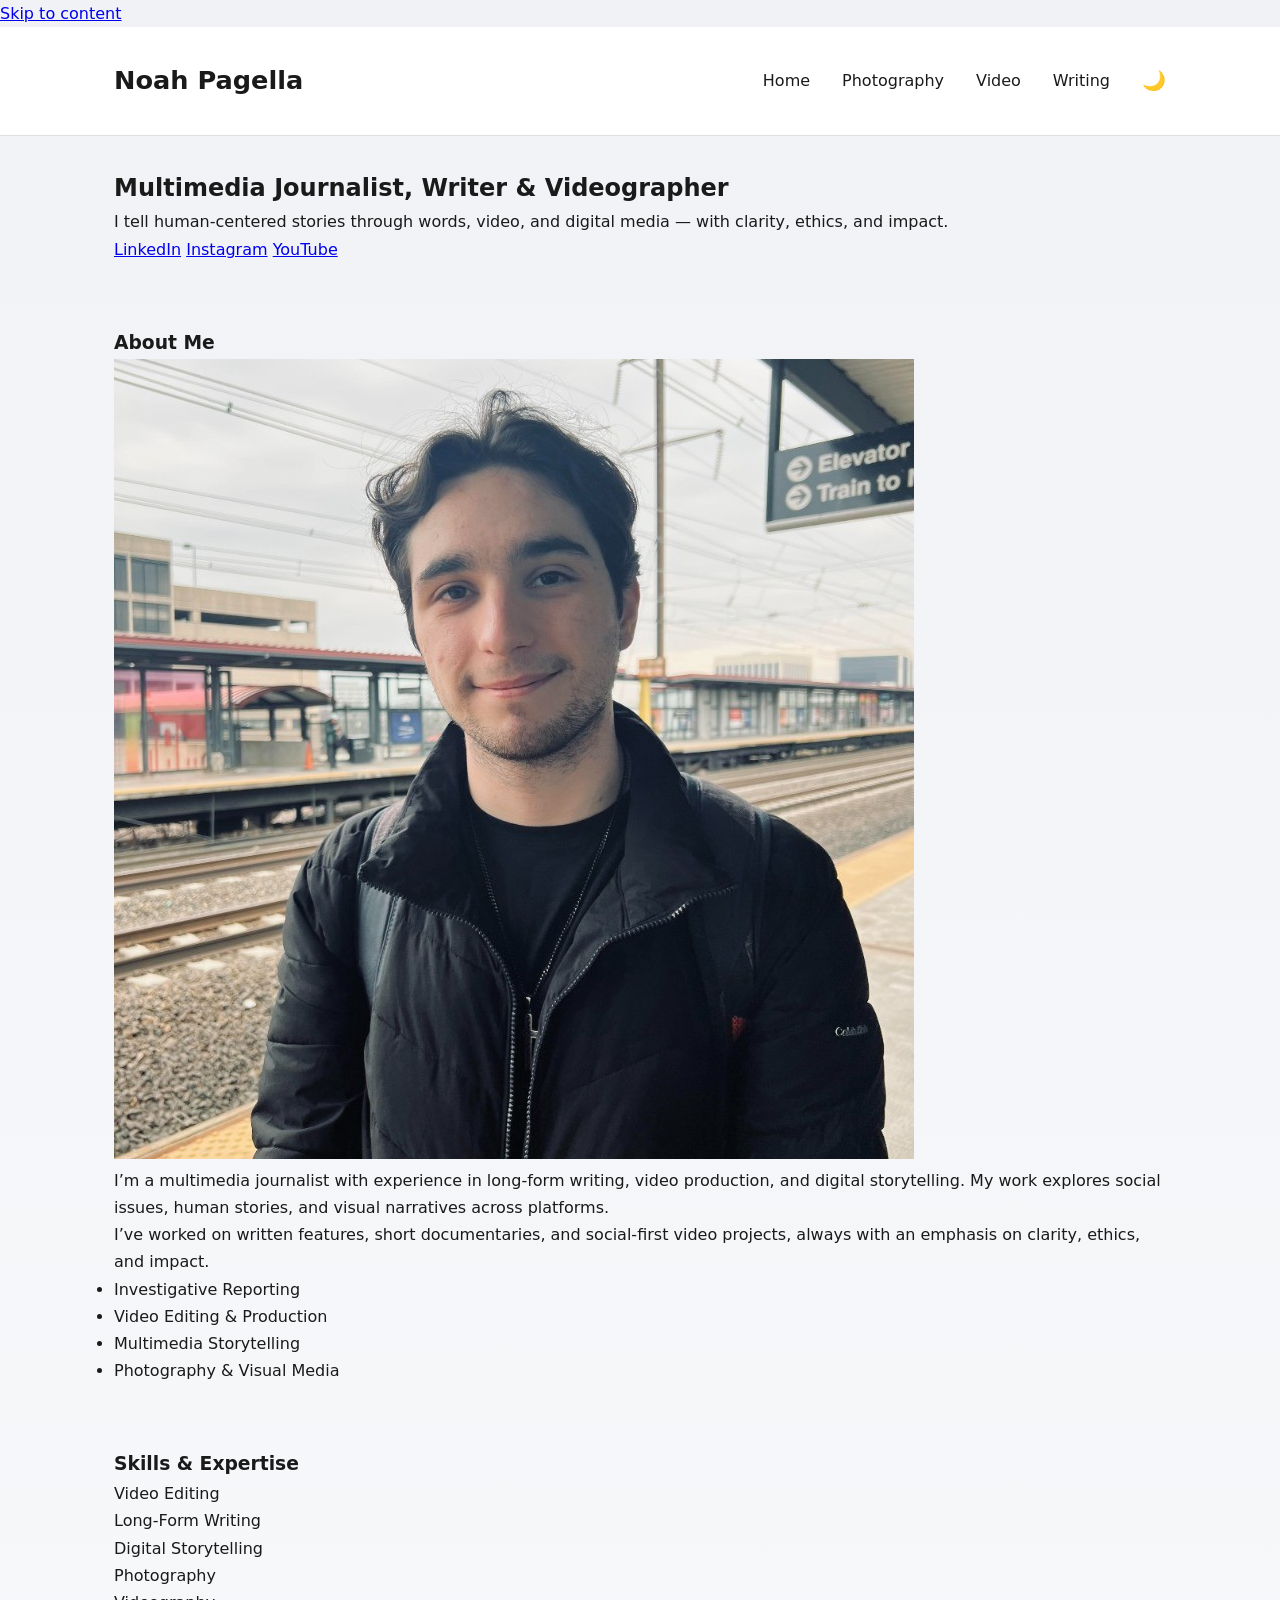
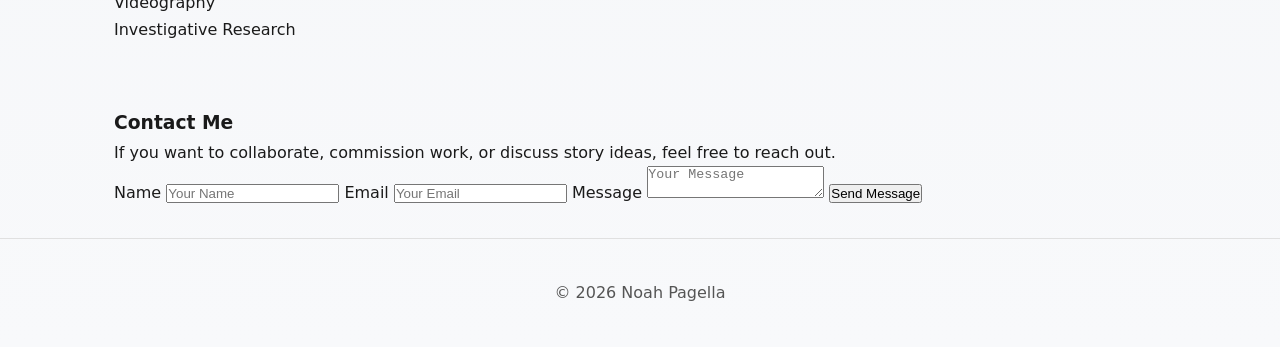
==== commit 57afaf5b: "Update index.html" ====
--- a/index.html
+++ b/index.html
@@ -8,129 +8,7 @@
 <title>Noah Pagella — Multimedia Journalist & Storyteller</title>
 <meta name="description" content="Portfolio of Noah Pagella, a multimedia journalist specializing in investigative reporting, video production, and digital storytelling.">
 <meta name="author" content="Noah Pagella">
-<meta property="og:title" content="Noah Pagella — Multimedia Journalist & Storyteller">
-<meta property="og:description" content="Explore the work of Noah Pagella: investigative reporting, video storytelling, and digital journalism.">
-<meta property="og:type" content="website">
-<meta property="og:image" content="Headshot.jpg">
-<meta name="twitter:card" content="summary_large_image">
-<link rel="preconnect" href="https://fonts.googleapis.com">
-<link rel="preconnect" href="https://fonts.gstatic.com" crossorigin>
-<link href="https://fonts.googleapis.com/css2?family=Inter:wght@400;500;600;700&display=swap" rel="stylesheet">
-
-<style>
-:root {
-  --text:#1a1a1a;
-  --muted:#555;
-  --accent:#1e90ff;
-  --bg-main:#f0f2f5;
-  --bg-alt:#f8f9fb;
-  --border:#e0e0e0;
-  --card:#ffffff;
-}
-
-body.dark {
-  --text:#f1f1f1;
-  --muted:#bbb;
-  --accent:#4dabff;
-  --bg-main:#121212;
-  --bg-alt:#1a1a1a;
-  --border:#2a2a2a;
-  --card:#1e1e1e;
-}
-
-* { box-sizing:border-box; margin:0; padding:0; }
-html { scroll-behavior:smooth; }
-body {
-  font-family: Inter, system-ui, -apple-system, BlinkMacSystemFont, "Segoe UI", sans-serif;
-  background: linear-gradient(to bottom,var(--bg-main),var(--bg-alt));
-  color:var(--text);
-  line-height:1.7;
-  transition: background .3s, color .3s;
-}
-
-.container { max-width:1100px; margin:auto; padding:2rem 1.5rem; }
-
-.skip-link {
-  position:absolute; left:-999px; top:auto; width:1px; height:1px; overflow:hidden;
-}
-.skip-link:focus {
-  left:1rem; top:1rem; width:auto; height:auto;
-  padding:.5rem 1rem; background:var(--accent); color:#fff;
-  z-index:2000; border-radius:6px;
-}
-
-header {
-  position:sticky; top:0; background:rgba(255,255,255,.95);
-  border-bottom:1px solid var(--border); z-index:1000; transition: background .3s;
-}
-body.dark header { background:rgba(18,18,18,.95); }
-
-nav { display:flex; justify-content:space-between; align-items:center; }
-.logo { font-size:1.6rem; font-weight:700; }
-
-.nav-links { list-style:none; display:flex; gap:2rem; }
-.nav-links a { text-decoration:none; color:var(--text); font-weight:500; }
-.nav-links a:hover, .nav-links a:focus-visible { color:var(--accent); }
-
-.hamburger { display:none; flex-direction:column; gap:4px; cursor:pointer; background:none; border:none; }
-.hamburger span { width:25px; height:3px; background:var(--text); border-radius:2px; transition:.3s; }
-
-.dark-toggle { margin-left:1rem; cursor:pointer; font-size:1.2rem; background:none; border:none; }
-
-.hero {
-  text-align:left; padding:8rem 2rem 4rem; background:var(--bg-alt);
-  border-bottom:2px solid var(--accent);
-}
-.hero h2 { font-size:3rem; margin-bottom:1rem; font-weight:700; line-height:1.2; }
-.hero p { font-size:1.1rem; color:var(--muted); max-width:700px; }
-
-.social-links { display:flex; justify-content:left; gap:1.5rem; margin-top:1.75rem; }
-.social-links a { font-weight:600; color:var(--accent); text-decoration:none; }
-.social-links a:hover, .social-links a:focus-visible { text-decoration:underline; }
-
-.section { padding:5rem 1.5rem; border-top:1px solid var(--border); }
-.section:nth-of-type(even) { background:var(--bg-alt); }
-.section h3 { font-size:2.2rem; margin-bottom:2.5rem; }
-.section h3::before { content:""; display:block; width:70px; height:3px; background:var(--accent); margin-bottom:1rem; }
-
-.about-flex { display:flex; gap:2.5rem; flex-wrap:wrap; align-items:center; }
-.about-img { width:260px; border-radius:16px; border:1px solid var(--border); }
-.about-text { flex:1; }
-.highlights { list-style:disc inside; margin-top:1.25rem; color:var(--muted); }
-
-.skills-grid { display:grid; grid-template-columns:repeat(auto-fit,minmax(150px,1fr)); gap:1.25rem; }
-.skill-card { background:var(--card); padding:1.25rem; border-radius:14px; text-align:center; font-weight:600; }
-
-.contact-form { max-width:520px; margin-top:2rem; display:grid; gap:1rem; }
-.contact-form label { font-weight:600; }
-.contact-form input, .contact-form textarea {
-  padding:.75rem; border-radius:8px; border:1px solid var(--border);
-  font-family:inherit; background:var(--card); color:var(--text);
-}
-.contact-form textarea { min-height:130px; resize:vertical; }
-
-.cta-btn { display:inline-block; margin-top:1.5rem; padding:.85rem 2rem;
-  background:var(--accent); color:#fff; text-decoration:none; border-radius:8px;
-  font-weight:600; border:none; cursor:pointer; }
-.cta-btn:hover { opacity:.9; }
-
-footer { text-align:center; padding:2.5rem 1.5rem; border-top:1px solid var(--border); color:var(--muted); }
-
-.reveal { opacity:0; transform:translateY(30px); transition:opacity .6s ease, transform .6s ease; }
-.reveal.visible { opacity:1; transform:translateY(0); }
-
-@media(max-width:850px){
-  .about-flex{flex-direction:column;text-align:center;}
-  .about-img{margin-bottom:1.25rem;}
-  .nav-links{
-    position:absolute; top:100%; right:0; background:var(--bg-main);
-    flex-direction:column; width:220px; padding:1.25rem; display:none;
-    border:1px solid var(--border); border-radius:12px;
-  }
-  .nav-links.open { display:flex; }
-  .hamburger { display:flex; }
-}
-</style>
+<link rel="stylesheet" href="style.css">
 </head>
 <body>
 
@@ -141,12 +19,10 @@
     <h1 class="logo">Noah Pagella</h1>
     <div style="display:flex;align-items:center;gap:1rem;">
       <ul class="nav-links" id="navLinks">
- <ul class="nav-links" id="navLinks">
-  <li><a href="index.html">Home</a></li>
-  <li><a href="photography.html">Photography</a></li>
-  <li><a href="video.html">Video</a></li>
-  <li><a href="writing.html">Writing</a></li>
-</ul>
+        <li><a href="index.html">Home</a></li>
+        <li><a href="photography.html">Photography</a></li>
+        <li><a href="video.html">Video</a></li>
+        <li><a href="writing.html">Writing</a></li>
       </ul>
       <button class="dark-toggle" id="darkToggle" title="Toggle dark mode" aria-label="Toggle dark mode">🌙</button>
       <button class="hamburger" id="hamburger" aria-label="Menu toggle">
@@ -157,6 +33,8 @@
 </header>
 
 <main id="home">
+
+<!-- Keep the entire hero, about, skills, contact sections exactly as they are -->
 
 <section class="hero container reveal">
   <h2>Multimedia Journalist, Writer & Videographer</h2>
@@ -224,11 +102,13 @@
 <script>
 document.getElementById("year").textContent = new Date().getFullYear();
 
+// Mobile nav
 const hamburger = document.getElementById("hamburger");
 const navLinks = document.getElementById("navLinks");
 hamburger.addEventListener("click", () => navLinks.classList.toggle("open"));
 hamburger.addEventListener("keypress", (e) => { if(e.key==="Enter") navLinks.classList.toggle("open"); });
 
+// Dark mode
 const darkToggle = document.getElementById("darkToggle");
 const body = document.body;
 if(localStorage.getItem("theme")==="dark"){ body.classList.add("dark"); darkToggle.textContent="☀️"; }
@@ -239,6 +119,7 @@
   localStorage.setItem("theme", isDark?"dark":"light");
 });
 
+// Reveal animation
 const reveals = document.querySelectorAll(".reveal");
 const observer = new IntersectionObserver(entries=>{
   entries.forEach(entry=>{
@@ -253,3 +134,4 @@
 
 
 
+
--- a/style.css
+++ b/style.css
@@ -0,0 +1,91 @@
+:root {
+  --text:#1a1a1a;
+  --muted:#555;
+  --accent:#1e90ff;
+  --bg-main:#f0f2f5;
+  --bg-alt:#f8f9fb;
+  --border:#e0e0e0;
+  --card:#ffffff;
+}
+
+body.dark {
+  --text:#f1f1f1;
+  --muted:#bbb;
+  --accent:#4dabff;
+  --bg-main:#121212;
+  --bg-alt:#1a1a1a;
+  --border:#2a2a2a;
+  --card:#1e1e1e;
+}
+
+* { box-sizing:border-box; margin:0; padding:0; }
+html { scroll-behavior:smooth; }
+body {
+  font-family: Inter, system-ui, -apple-system, BlinkMacSystemFont, "Segoe UI", sans-serif;
+  background: linear-gradient(to bottom,var(--bg-main),var(--bg-alt));
+  color:var(--text);
+  line-height:1.7;
+  transition: background .3s, color .3s;
+}
+
+.container { max-width:1100px; margin:auto; padding:2rem 1.5rem; }
+
+header {
+  position:sticky; top:0; background:rgba(255,255,255,.95);
+  border-bottom:1px solid var(--border); z-index:1000; transition: background .3s;
+}
+
+body.dark header { background:rgba(18,18,18,.95); }
+
+nav { display:flex; justify-content:space-between; align-items:center; }
+.logo { font-size:1.6rem; font-weight:700; }
+.nav-links { list-style:none; display:flex; gap:2rem; }
+.nav-links a { text-decoration:none; color:var(--text); font-weight:500; }
+.nav-links a:hover, .nav-links a:focus-visible { color:var(--accent); }
+.hamburger { display:none; flex-direction:column; gap:4px; cursor:pointer; background:none; border:none; }
+.hamburger span { width:25px; height:3px; background:var(--text); border-radius:2px; transition:.3s; }
+.dark-toggle { margin-left:1rem; cursor:pointer; font-size:1.2rem; background:none; border:none; }
+
+.projects-grid {
+  display:grid; grid-template-columns:repeat(auto-fit,minmax(300px,1fr)); gap:1.75rem;
+}
+
+.project-card {
+  position: relative; border-radius:16px; overflow:hidden; background:var(--card);
+  text-decoration:none; color:inherit; display:flex; flex-direction:column;
+}
+
+.project-card .card-thumb {
+  height:250px; background-size:cover; background-position:center;
+}
+
+.project-card .card-overlay {
+  padding:1.25rem; display:flex; flex-direction:column; justify-content:flex-end;
+  background:linear-gradient(to top, rgba(0,0,0,0.6), transparent); color:#fff;
+  position:absolute; inset:0; opacity:0; transition:opacity .3s;
+}
+
+.project-card:hover .card-overlay,
+.project-card:focus-visible .card-overlay { opacity:1; }
+
+.project-overlay h4 { margin-bottom:.5rem; font-size:1.1rem; }
+.project-tag { background:var(--accent); color:#fff; font-size:.75rem;
+  padding:.25rem .6rem; border-radius:6px; width:fit-content; margin-bottom:.5rem; }
+
+iframe { width:100%; height:100%; border:none; border-radius:16px; }
+
+.projects-grid .video-card { height:240px; }
+
+footer { text-align:center; padding:2.5rem 1.5rem; border-top:1px solid var(--border); color:var(--muted); }
+
+@media(max-width:850px){
+  .nav-links{
+    position:absolute; top:100%; right:0; background:var(--bg-main);
+    flex-direction:column; width:220px; padding:1.25rem; display:none;
+    border:1px solid var(--border); border-radius:12px;
+  }
+  .nav-links.open { display:flex; }
+  .hamburger { display:flex; }
+}
+
+
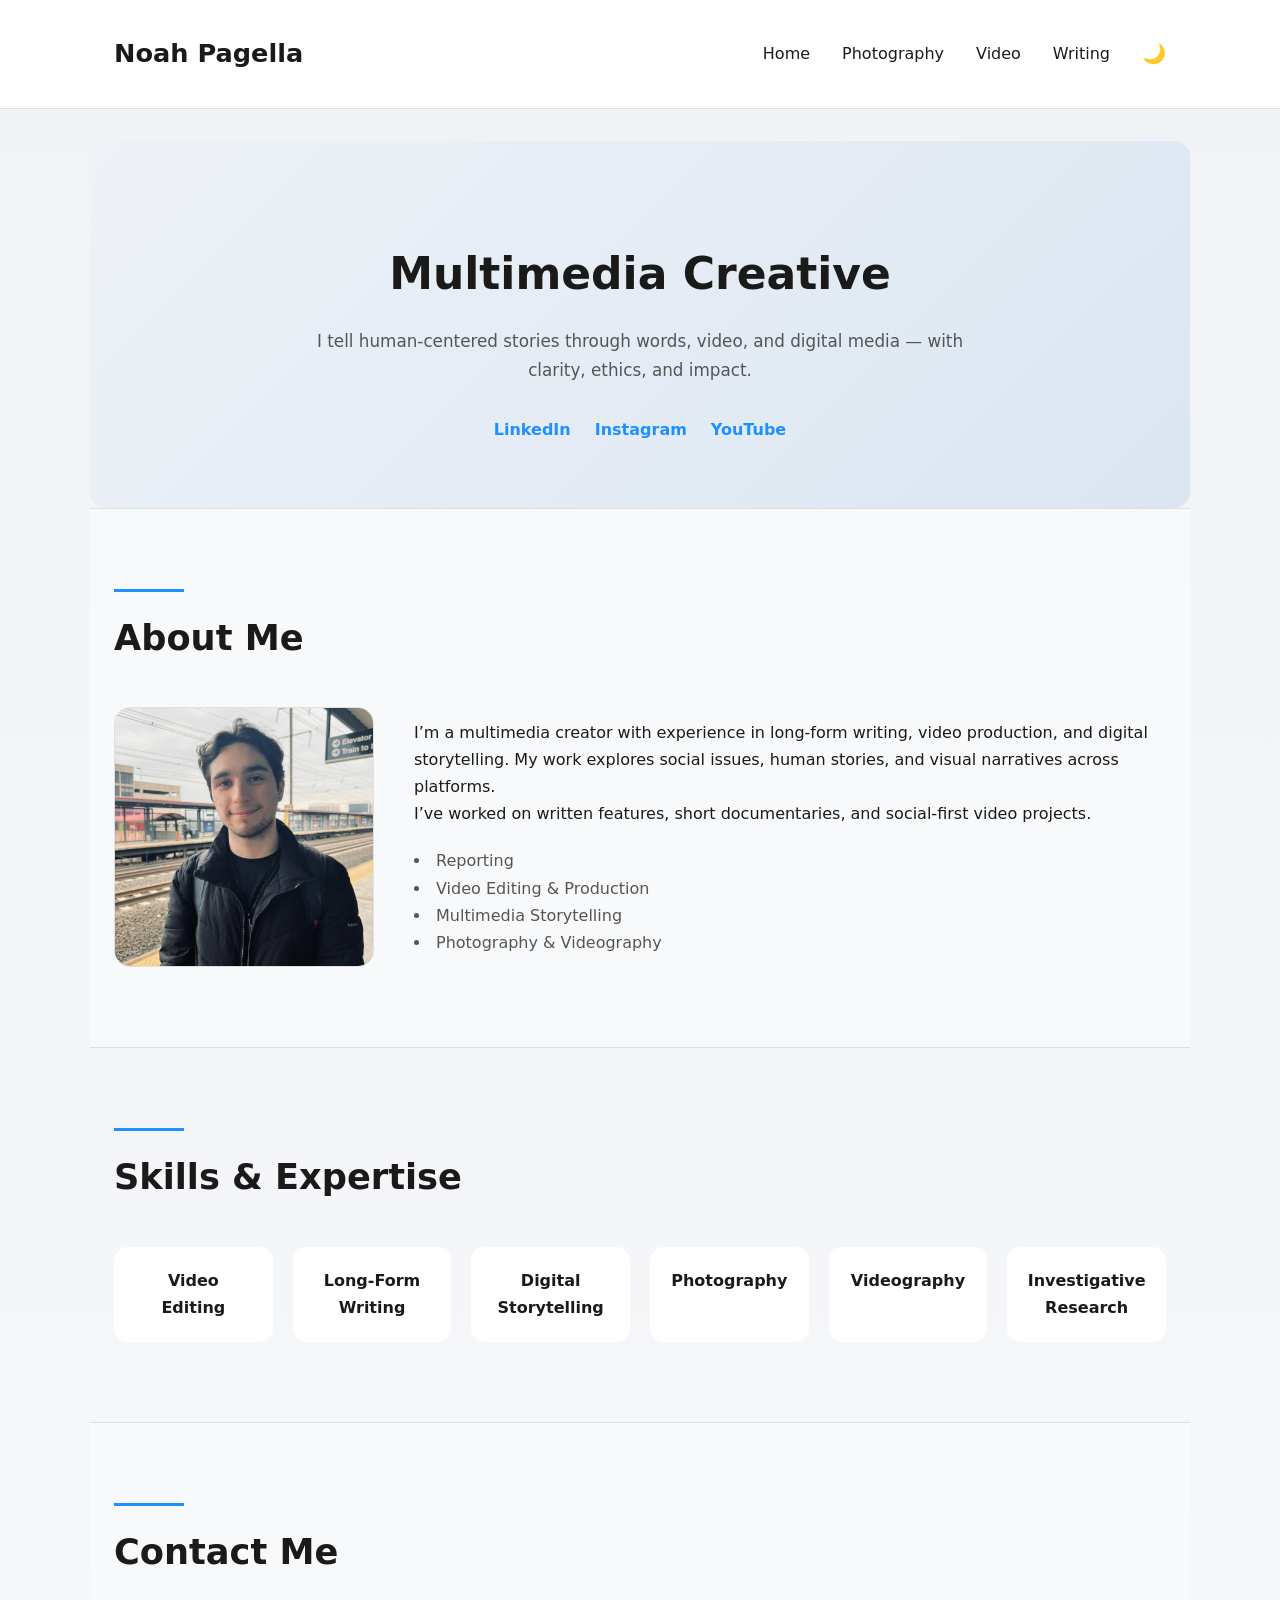
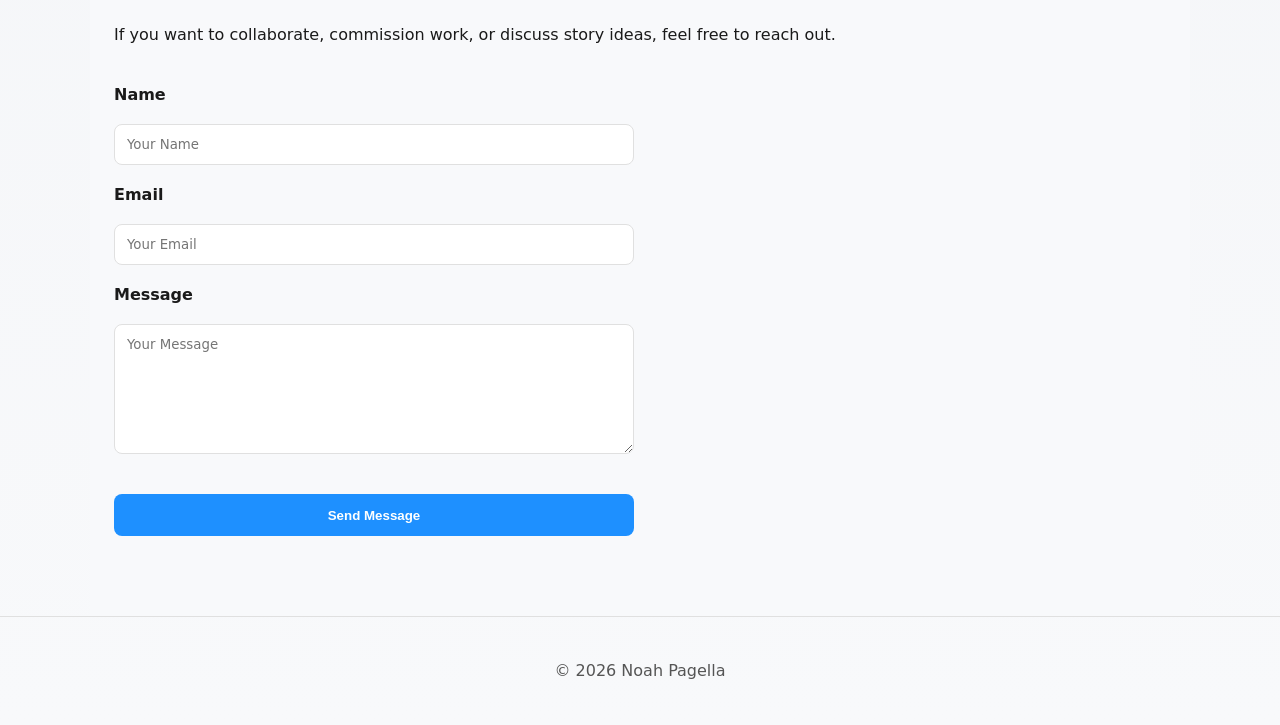
==== commit 386bfa5c: "Update index.html" ====
--- a/index.html
+++ b/index.html
@@ -1,14 +1,14 @@
 <!DOCTYPE html>
 <html lang="en">
-<!-- 100% privacy-first analytics -->
-<script async src="https://scripts.simpleanalyticscdn.com/latest.js"></script>
 <head>
 <meta charset="UTF-8">
 <meta name="viewport" content="width=device-width, initial-scale=1.0">
 <title>Noah Pagella — Multimedia Journalist & Storyteller</title>
-<meta name="description" content="Portfolio of Noah Pagella, a multimedia journalist specializing in investigative reporting, video production, and digital storytelling.">
+<meta name="description" content="Portfolio of Noah Pagella, a multimedia creative specializing in investigative reporting, video production, and digital storytelling.">
 <meta name="author" content="Noah Pagella">
 <link rel="stylesheet" href="style.css">
+<!-- 100% privacy-first analytics -->
+<script async src="https://scripts.simpleanalyticscdn.com/latest.js"></script>
 </head>
 <body>
 
@@ -34,10 +34,8 @@
 
 <main id="home">
 
-<!-- Keep the entire hero, about, skills, contact sections exactly as they are -->
-
 <section class="hero container reveal">
-  <h2>Multimedia Journalist, Writer & Videographer</h2>
+  <h2>Multimedia Creative</h2>
   <p>I tell human-centered stories through words, video, and digital media — with clarity, ethics, and impact.</p>
   <div class="social-links">
     <a href="https://www.linkedin.com/in/noahpagella/" target="_blank" rel="noopener">LinkedIn</a>
@@ -51,13 +49,13 @@
   <div class="about-flex">
     <img src="Headshot.jpg" class="about-img" alt="Portrait of Noah Pagella" loading="lazy" decoding="async">
     <div class="about-text">
-      <p>I’m a multimedia journalist with experience in long-form writing, video production, and digital storytelling. My work explores social issues, human stories, and visual narratives across platforms.</p>
-      <p>I’ve worked on written features, short documentaries, and social-first video projects, always with an emphasis on clarity, ethics, and impact.</p>
+      <p>I’m a multimedia creator with experience in long-form writing, video production, and digital storytelling. My work explores social issues, human stories, and visual narratives across platforms.</p>
+      <p>I’ve worked on written features, short documentaries, and social-first video projects.</p>
       <ul class="highlights">
-        <li>Investigative Reporting</li>
+        <li>Reporting</li>
         <li>Video Editing & Production</li>
         <li>Multimedia Storytelling</li>
-        <li>Photography & Visual Media</li>
+        <li>Photography & Videography</li>
       </ul>
     </div>
   </div>
@@ -102,13 +100,13 @@
 <script>
 document.getElementById("year").textContent = new Date().getFullYear();
 
-// Mobile nav
+// Hamburger menu
 const hamburger = document.getElementById("hamburger");
 const navLinks = document.getElementById("navLinks");
-hamburger.addEventListener("click", () => navLinks.classList.toggle("open"));
-hamburger.addEventListener("keypress", (e) => { if(e.key==="Enter") navLinks.classList.toggle("open"); });
+hamburger.addEventListener("click", ()=>navLinks.classList.toggle("open"));
+hamburger.addEventListener("keypress",(e)=>{if(e.key==="Enter") navLinks.classList.toggle("open");});
 
-// Dark mode
+// Dark mode toggle
 const darkToggle = document.getElementById("darkToggle");
 const body = document.body;
 if(localStorage.getItem("theme")==="dark"){ body.classList.add("dark"); darkToggle.textContent="☀️"; }
@@ -119,7 +117,7 @@
   localStorage.setItem("theme", isDark?"dark":"light");
 });
 
-// Reveal animation
+// Reveal animations
 const reveals = document.querySelectorAll(".reveal");
 const observer = new IntersectionObserver(entries=>{
   entries.forEach(entry=>{
@@ -132,6 +130,3 @@
 </body>
 </html>
 
-
-
-
--- a/style.css
+++ b/style.css
@@ -30,55 +30,80 @@
 
 .container { max-width:1100px; margin:auto; padding:2rem 1.5rem; }
 
+.skip-link {
+  position:absolute; left:-999px; top:auto; width:1px; height:1px; overflow:hidden;
+}
+.skip-link:focus {
+  left:1rem; top:1rem; width:auto; height:auto;
+  padding:.5rem 1rem; background:var(--accent); color:#fff;
+  z-index:2000; border-radius:6px;
+}
+
 header {
   position:sticky; top:0; background:rgba(255,255,255,.95);
   border-bottom:1px solid var(--border); z-index:1000; transition: background .3s;
 }
-
 body.dark header { background:rgba(18,18,18,.95); }
 
 nav { display:flex; justify-content:space-between; align-items:center; }
 .logo { font-size:1.6rem; font-weight:700; }
+
 .nav-links { list-style:none; display:flex; gap:2rem; }
 .nav-links a { text-decoration:none; color:var(--text); font-weight:500; }
 .nav-links a:hover, .nav-links a:focus-visible { color:var(--accent); }
+
 .hamburger { display:none; flex-direction:column; gap:4px; cursor:pointer; background:none; border:none; }
 .hamburger span { width:25px; height:3px; background:var(--text); border-radius:2px; transition:.3s; }
+
 .dark-toggle { margin-left:1rem; cursor:pointer; font-size:1.2rem; background:none; border:none; }
 
-.projects-grid {
-  display:grid; grid-template-columns:repeat(auto-fit,minmax(300px,1fr)); gap:1.75rem;
+.hero {
+  text-align:center; padding:6rem 2rem 4rem; background:linear-gradient(135deg,#eef2f7,#dbe5f1);
+  border-radius:16px; margin-top:2rem;
 }
+body.dark .hero { background:linear-gradient(135deg,#1c1c1c,#242424); }
 
-.project-card {
-  position: relative; border-radius:16px; overflow:hidden; background:var(--card);
-  text-decoration:none; color:inherit; display:flex; flex-direction:column;
+.hero h2 { font-size:2.75rem; margin-bottom:1rem; }
+.hero p { max-width:700px; margin:0 auto 2rem; color:var(--muted); font-size:1.05rem; }
+
+.social-links { display:flex; justify-content:center; gap:1.5rem; margin-top:1.75rem; }
+.social-links a { font-weight:600; color:var(--accent); text-decoration:none; }
+.social-links a:hover, .social-links a:focus-visible { text-decoration:underline; }
+
+.section { padding:5rem 1.5rem; border-top:1px solid var(--border); }
+.section:nth-of-type(even) { background:var(--bg-alt); }
+.section h3 { font-size:2.2rem; margin-bottom:2.5rem; }
+.section h3::before { content:""; display:block; width:70px; height:3px; background:var(--accent); margin-bottom:1rem; }
+
+.about-flex { display:flex; gap:2.5rem; flex-wrap:wrap; align-items:center; }
+.about-img { width:260px; border-radius:16px; border:1px solid var(--border); }
+.about-text { flex:1; }
+.highlights { list-style:disc inside; margin-top:1.25rem; color:var(--muted); }
+
+.skills-grid { display:grid; grid-template-columns:repeat(auto-fit,minmax(150px,1fr)); gap:1.25rem; }
+.skill-card { background:var(--card); padding:1.25rem; border-radius:14px; text-align:center; font-weight:600; }
+
+.contact-form { max-width:520px; margin-top:2rem; display:grid; gap:1rem; }
+.contact-form label { font-weight:600; }
+.contact-form input, .contact-form textarea {
+  padding:.75rem; border-radius:8px; border:1px solid var(--border);
+  font-family:inherit; background:var(--card); color:var(--text);
 }
+.contact-form textarea { min-height:130px; resize:vertical; }
 
-.project-card .card-thumb {
-  height:250px; background-size:cover; background-position:center;
-}
-
-.project-card .card-overlay {
-  padding:1.25rem; display:flex; flex-direction:column; justify-content:flex-end;
-  background:linear-gradient(to top, rgba(0,0,0,0.6), transparent); color:#fff;
-  position:absolute; inset:0; opacity:0; transition:opacity .3s;
-}
-
-.project-card:hover .card-overlay,
-.project-card:focus-visible .card-overlay { opacity:1; }
-
-.project-overlay h4 { margin-bottom:.5rem; font-size:1.1rem; }
-.project-tag { background:var(--accent); color:#fff; font-size:.75rem;
-  padding:.25rem .6rem; border-radius:6px; width:fit-content; margin-bottom:.5rem; }
-
-iframe { width:100%; height:100%; border:none; border-radius:16px; }
-
-.projects-grid .video-card { height:240px; }
+.cta-btn { display:inline-block; margin-top:1.5rem; padding:.85rem 2rem;
+  background:var(--accent); color:#fff; text-decoration:none; border-radius:8px;
+  font-weight:600; border:none; cursor:pointer; }
+.cta-btn:hover { opacity:.9; }
 
 footer { text-align:center; padding:2.5rem 1.5rem; border-top:1px solid var(--border); color:var(--muted); }
 
+.reveal { opacity:0; transform:translateY(30px); transition:opacity .6s ease, transform .6s ease; }
+.reveal.visible { opacity:1; transform:translateY(0); }
+
 @media(max-width:850px){
+  .about-flex{flex-direction:column;text-align:center;}
+  .about-img{margin-bottom:1.25rem;}
   .nav-links{
     position:absolute; top:100%; right:0; background:var(--bg-main);
     flex-direction:column; width:220px; padding:1.25rem; display:none;
@@ -88,4 +113,34 @@
   .hamburger { display:flex; }
 }
 
+/* ----------------- Grids for Projects/Photography ----------------- */
+.projects-grid, .photo-grid {
+  display:grid;
+  gap:1.75rem;
+  grid-template-columns:repeat(auto-fit,minmax(280px,1fr));
+}
 
+.project-card, .photo-card {
+  border-radius:16px;
+  overflow:hidden;
+  background:var(--card);
+  display:flex;
+  flex-direction:column;
+  text-decoration:none;
+  color:inherit;
+}
+
+.project-card.article .card-thumb, .photo-card img {
+  width:100%;
+  height:200px;
+  object-fit:cover;
+  border-radius:16px;
+  display:block;
+}
+
+.project-card.video iframe {
+  width:100%;
+  height:240px;
+  border-radius:16px;
+  border:none;
+}
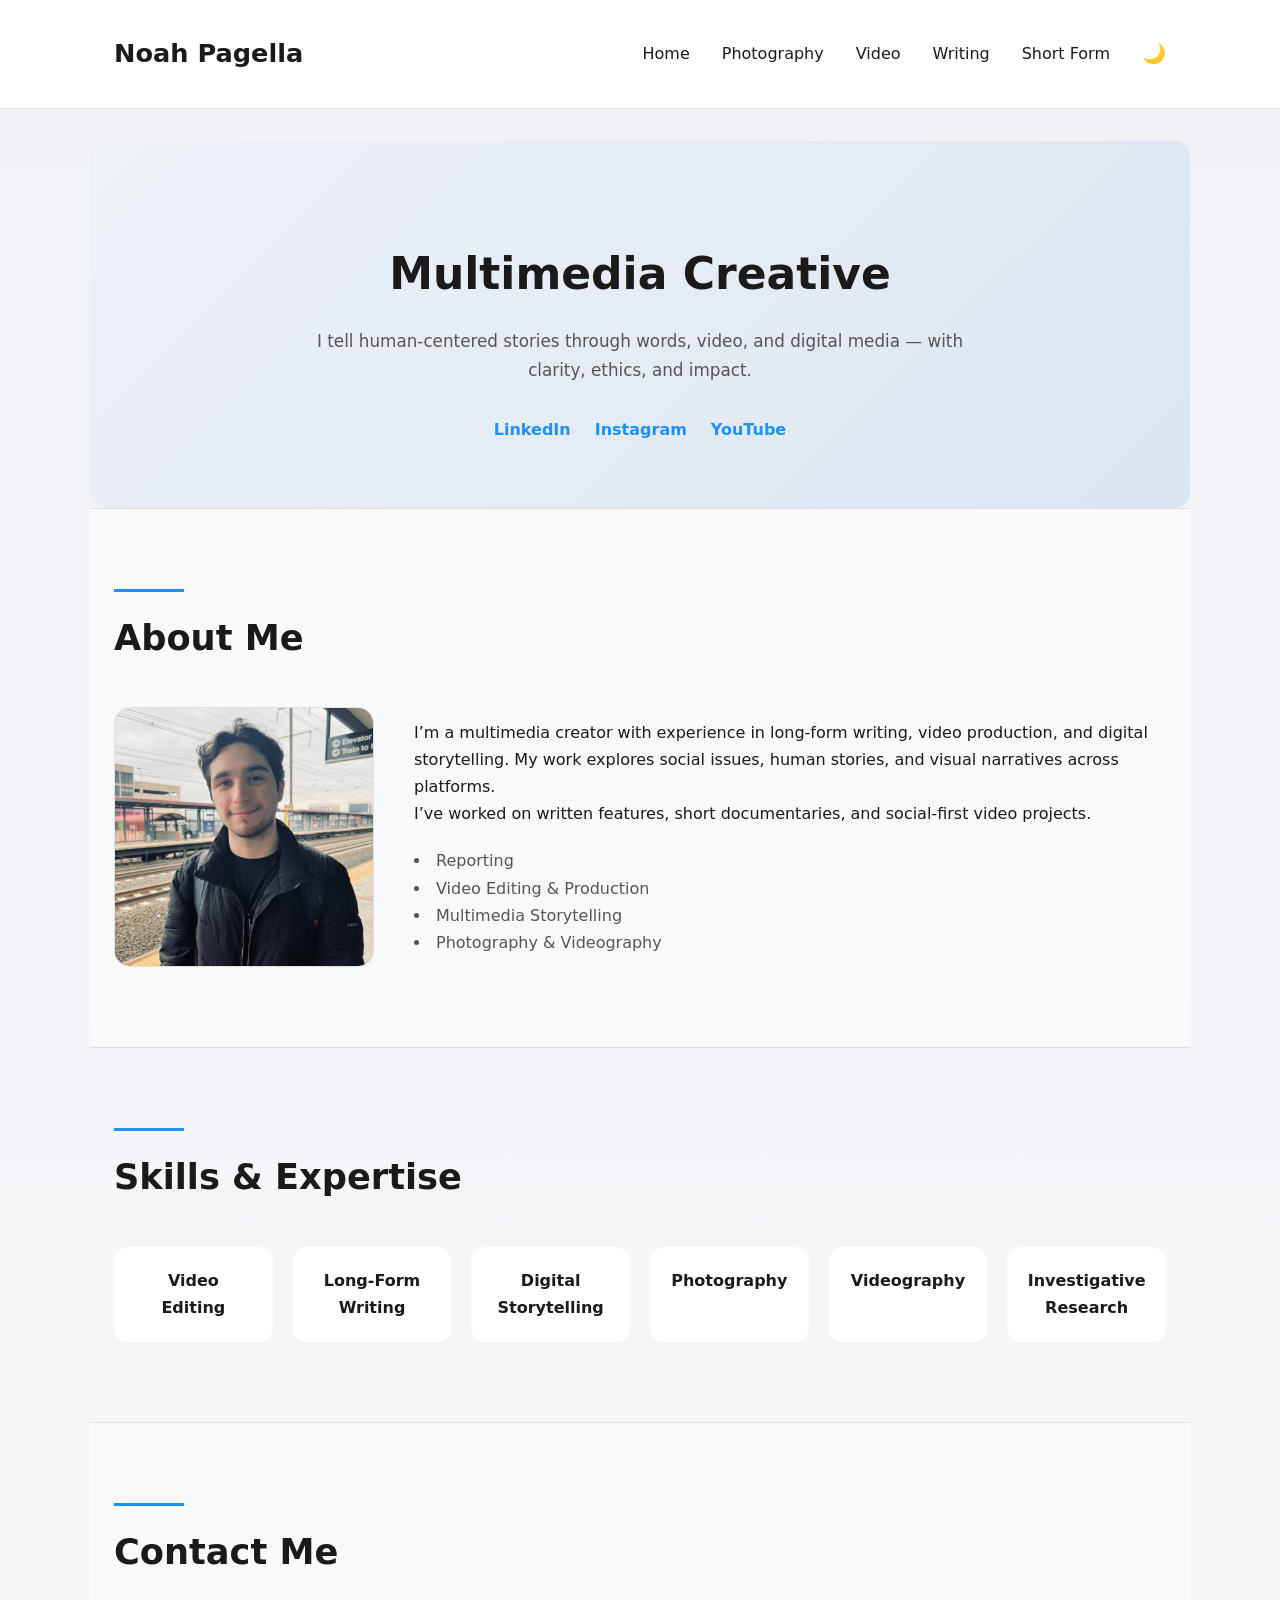
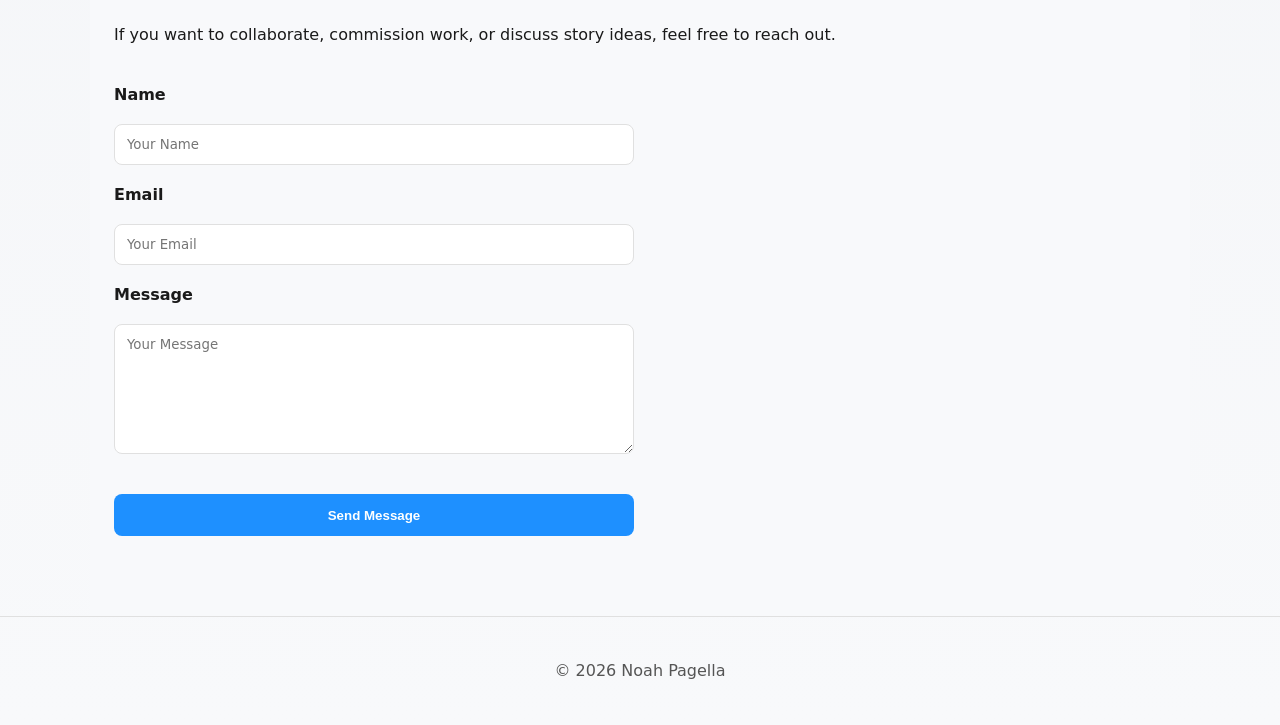
==== commit b1bdd41f: "Update index.html" ====
--- a/index.html
+++ b/index.html
@@ -23,6 +23,7 @@
         <li><a href="photography.html">Photography</a></li>
         <li><a href="video.html">Video</a></li>
         <li><a href="writing.html">Writing</a></li>
+        <li><a href="shortform.html">Short Form</a></li>
       </ul>
       <button class="dark-toggle" id="darkToggle" title="Toggle dark mode" aria-label="Toggle dark mode">🌙</button>
       <button class="hamburger" id="hamburger" aria-label="Menu toggle">
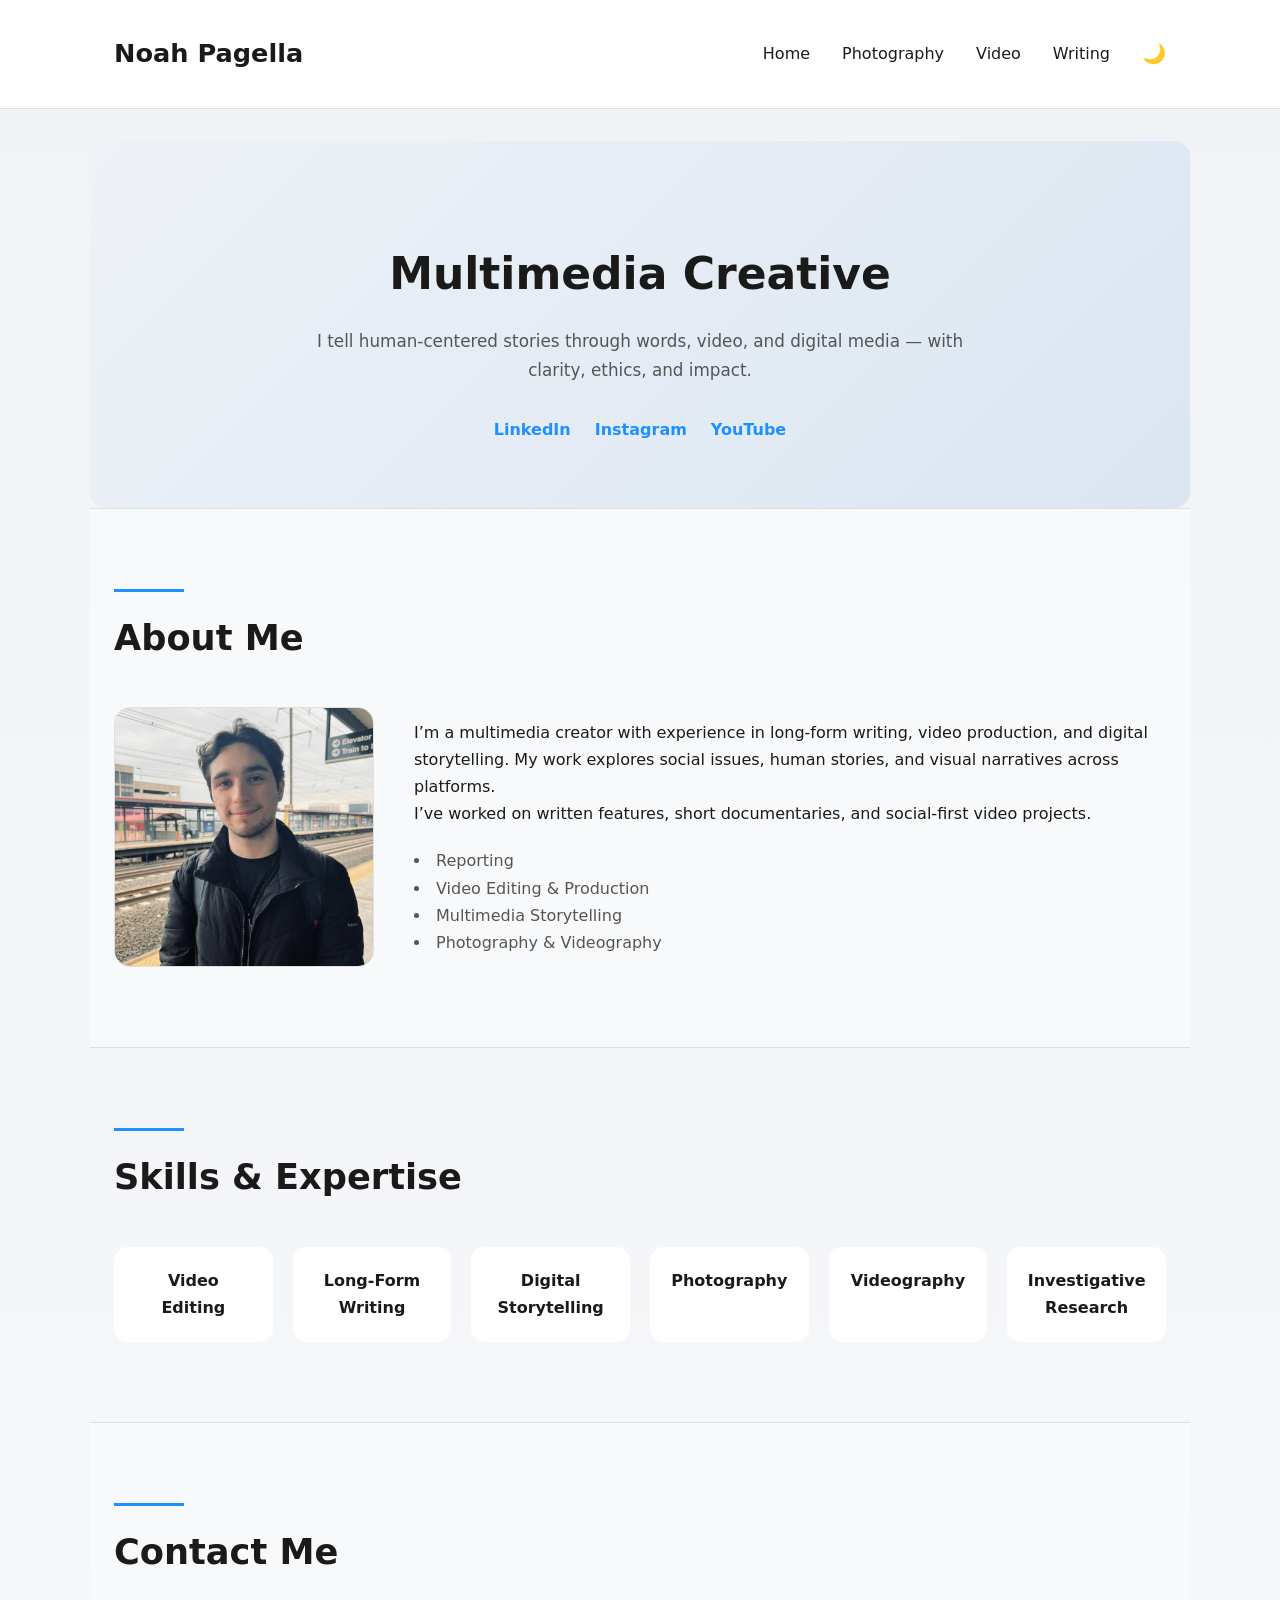
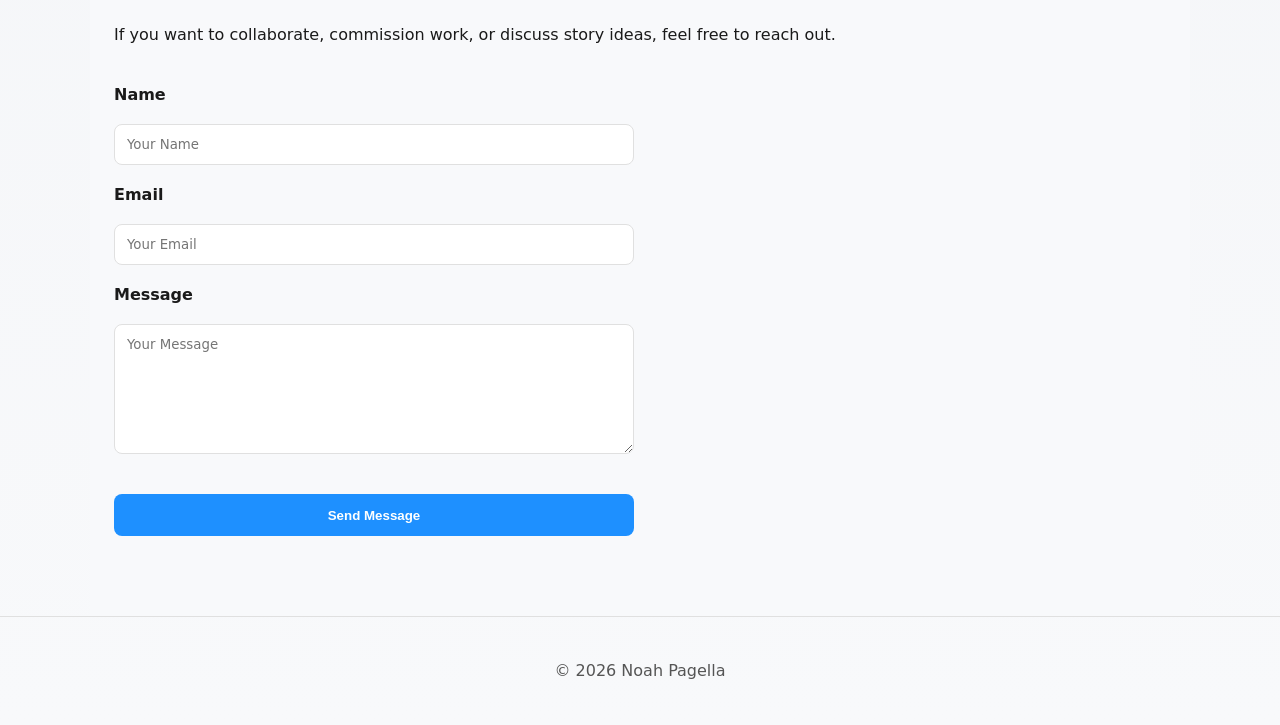
==== commit 80afa5ef: "Update index.html" ====
--- a/index.html
+++ b/index.html
@@ -23,7 +23,7 @@
         <li><a href="photography.html">Photography</a></li>
         <li><a href="video.html">Video</a></li>
         <li><a href="writing.html">Writing</a></li>
-        <li><a href="shortform.html">Short Form</a></li>
+  
       </ul>
       <button class="dark-toggle" id="darkToggle" title="Toggle dark mode" aria-label="Toggle dark mode">🌙</button>
       <button class="hamburger" id="hamburger" aria-label="Menu toggle">
